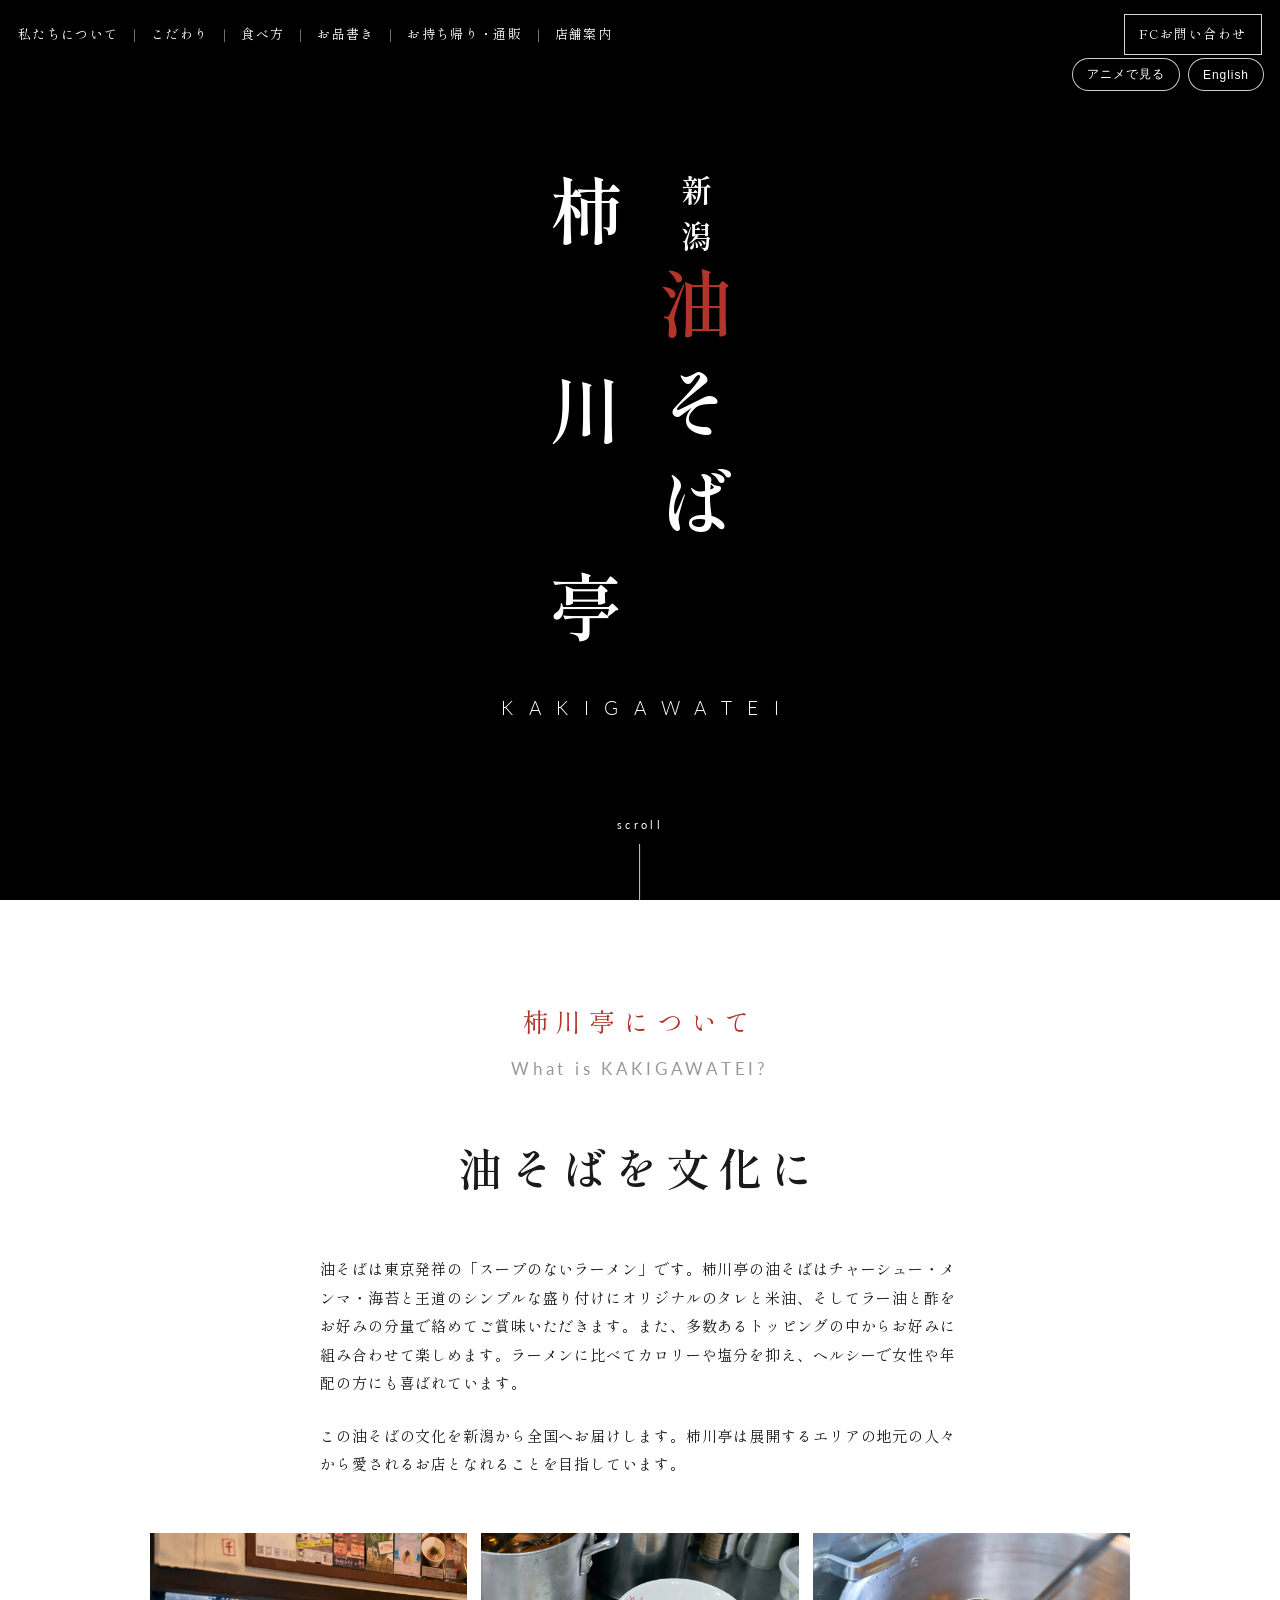
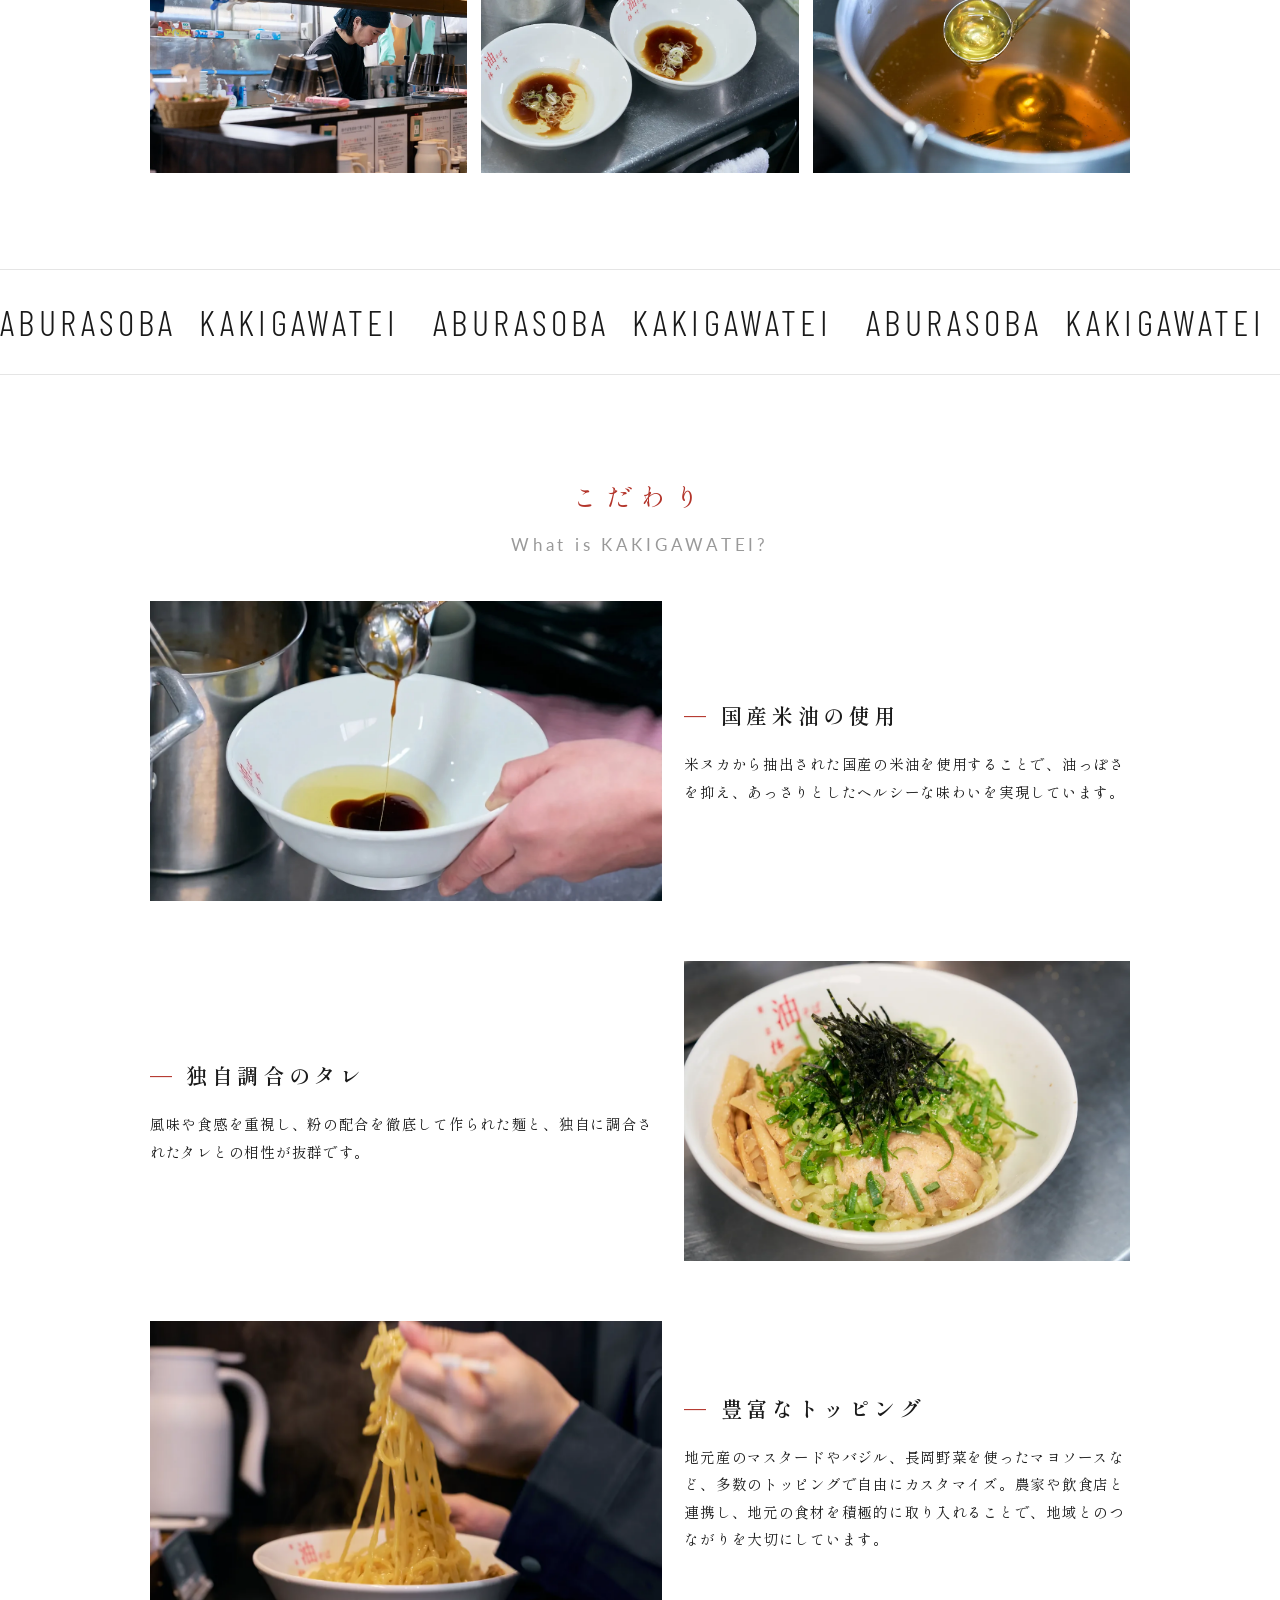
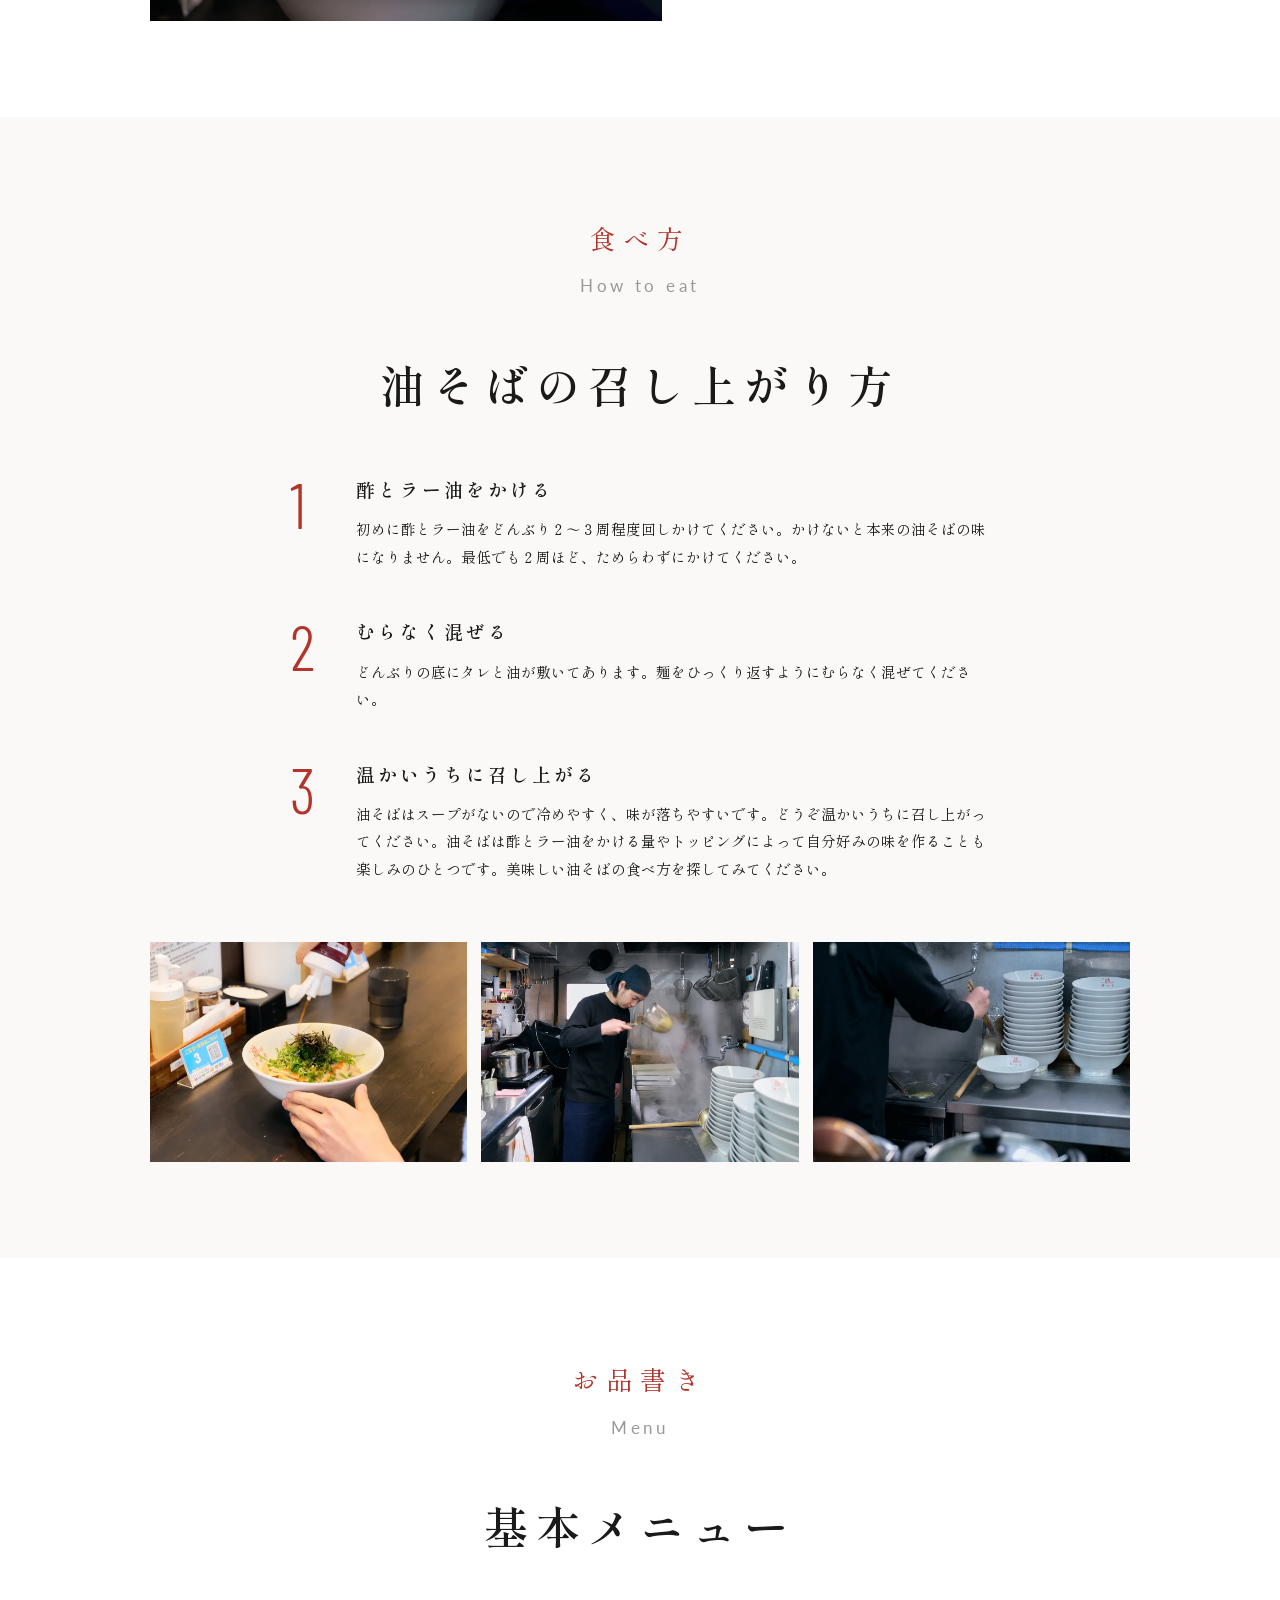
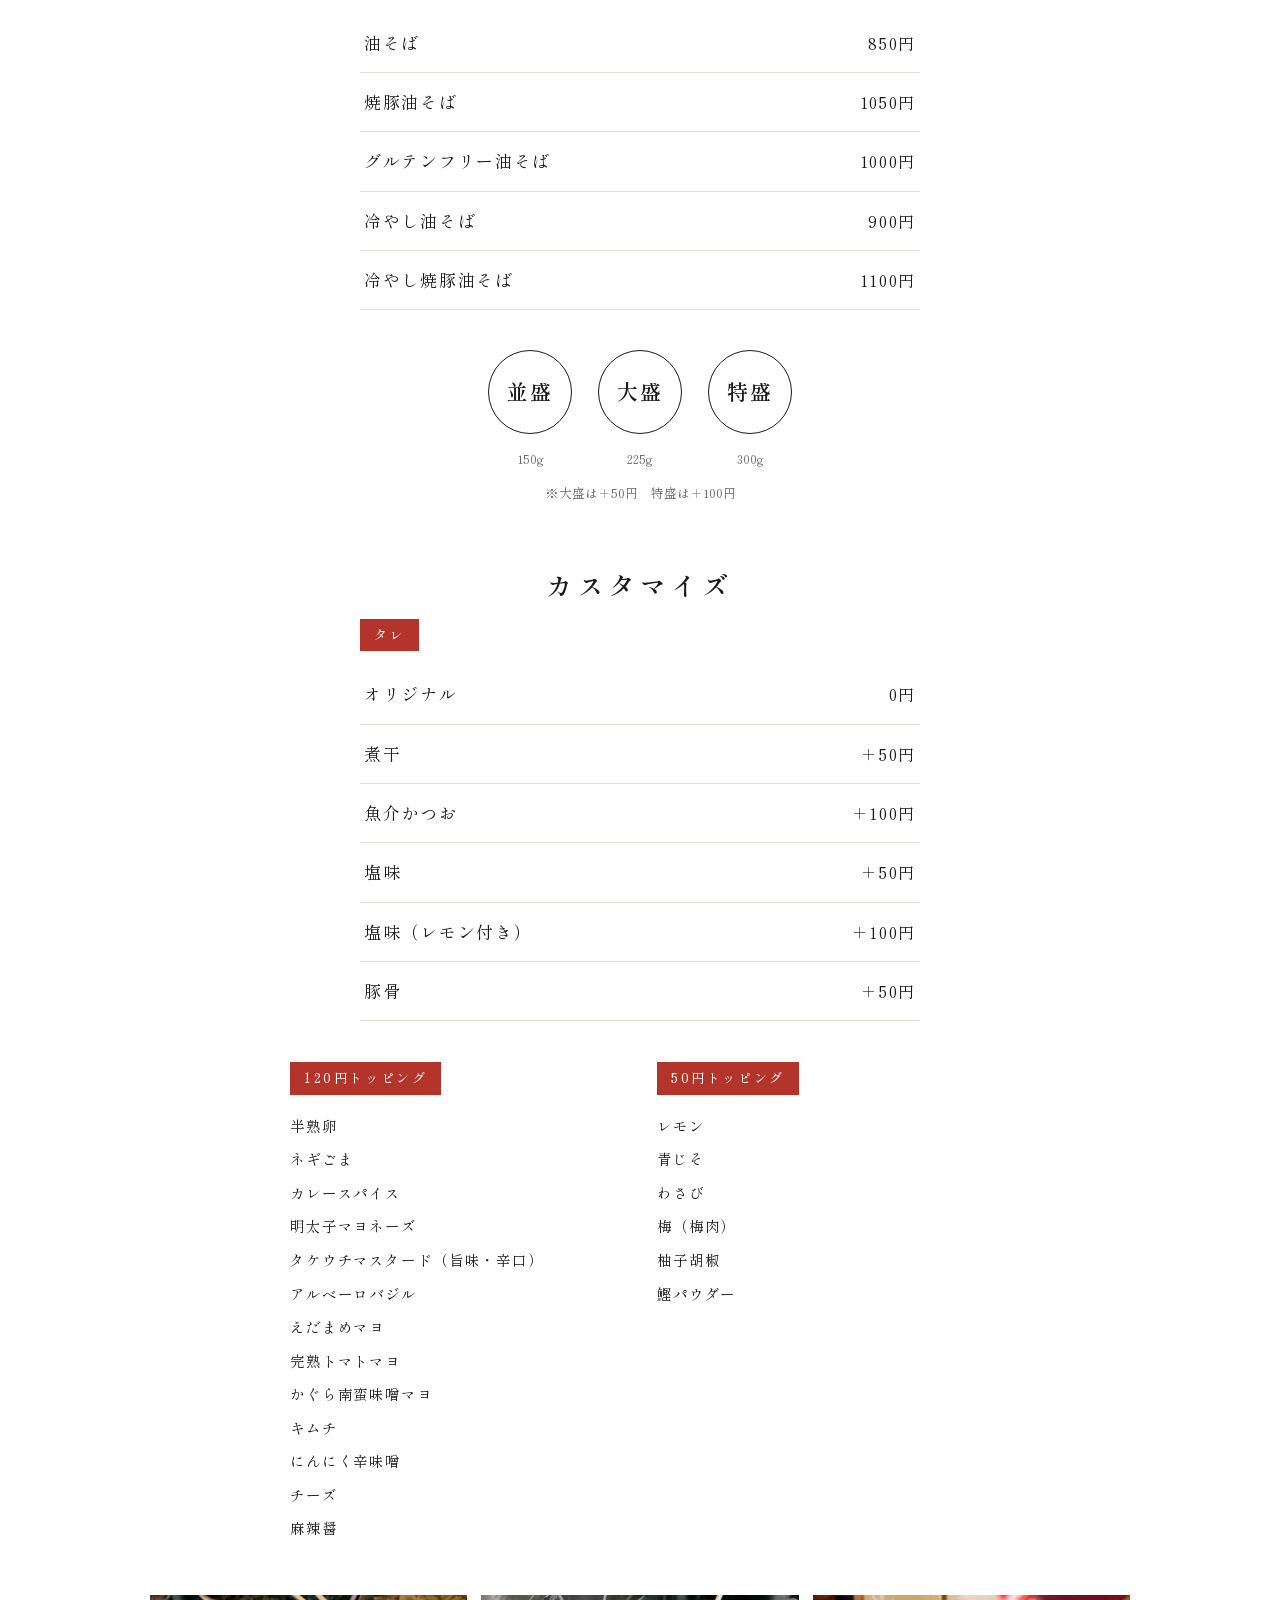
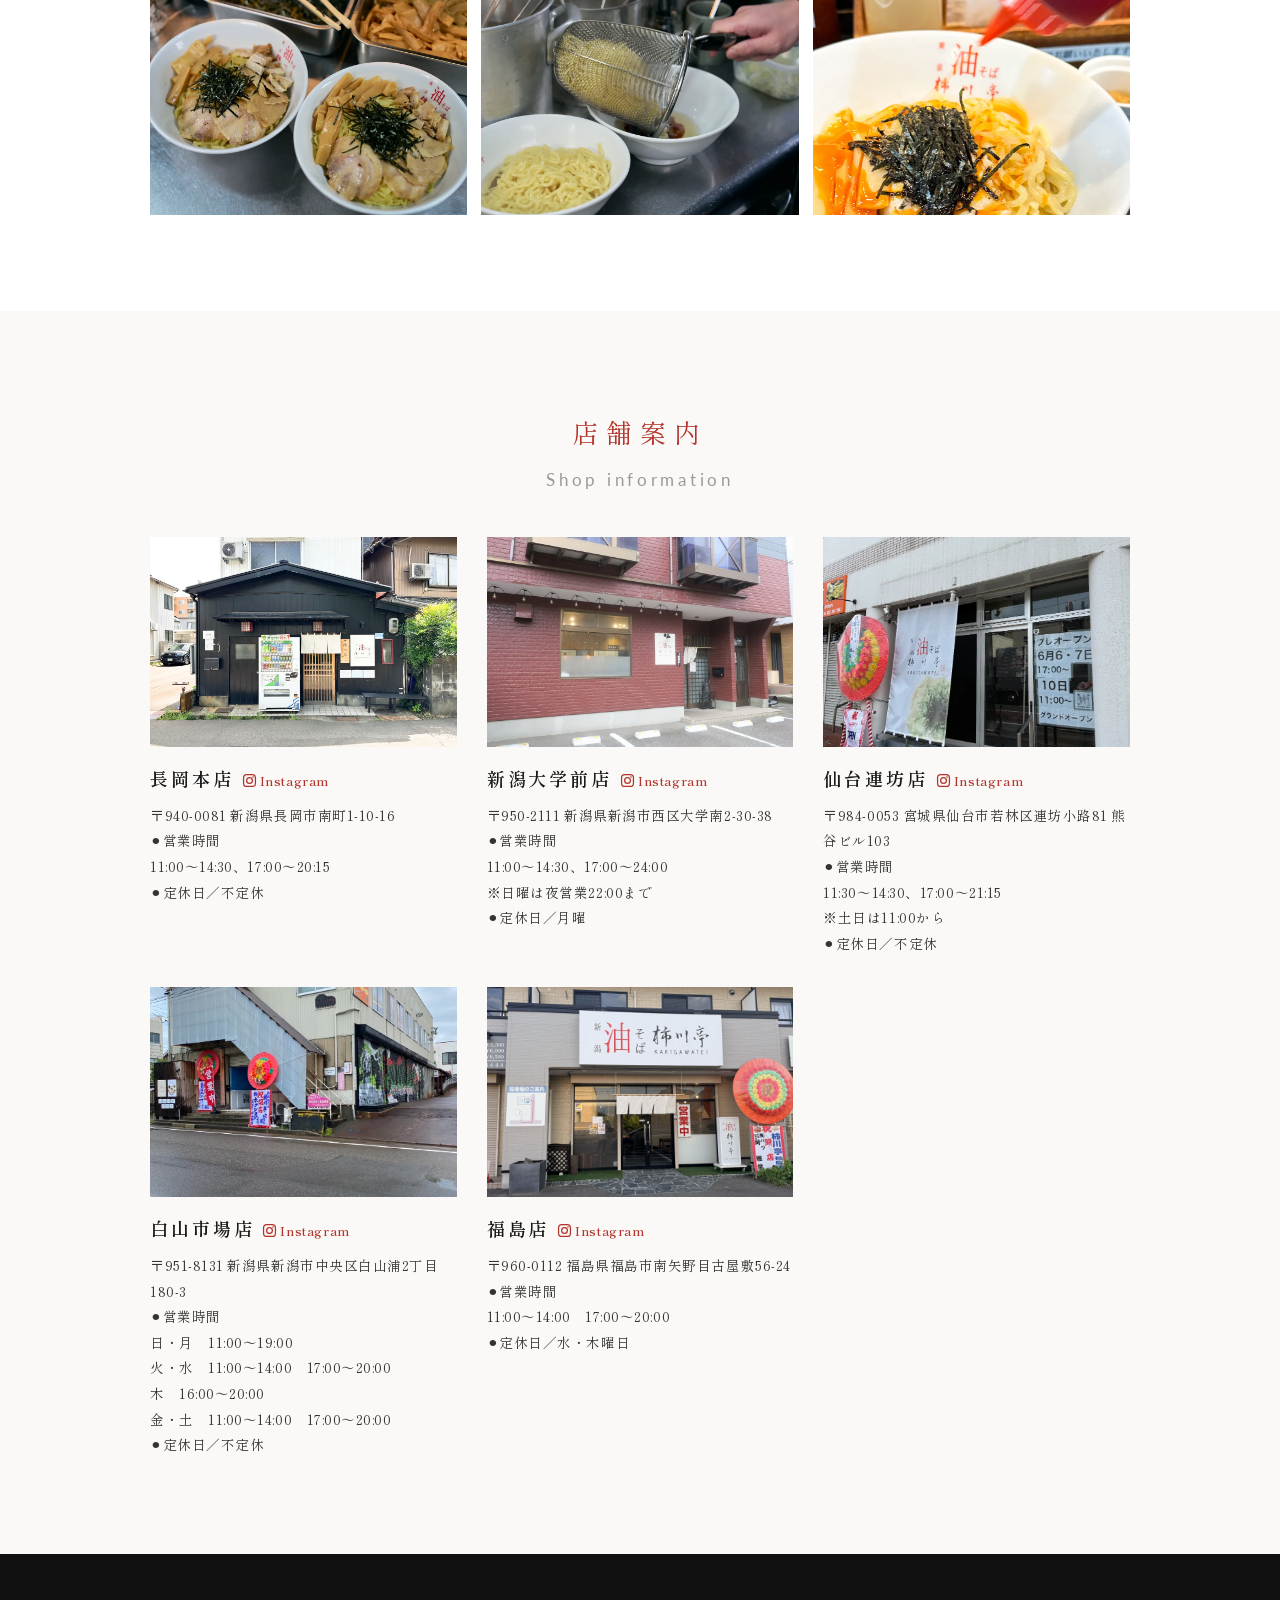
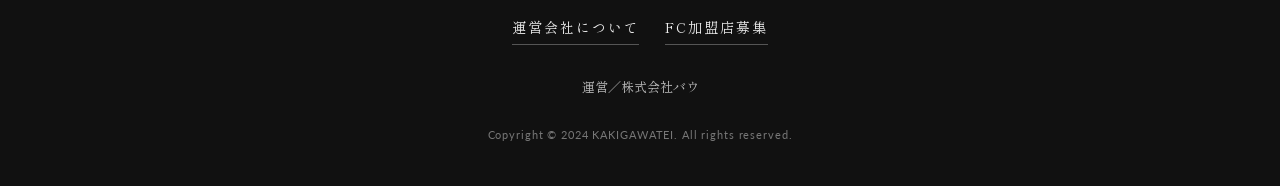
==== preview/index.html @ 1baf237d "preview: アニメ／英語の切替モード（本番のindex.htmlには触れていない） - 綴MV用に描いた柿川亭のアニメイラスト21枚＋外観2枚をwebp化して同梱 - アニメモードのヒーローは動" ====
<!DOCTYPE html>
<html lang="ja">
<head>
<meta charset="UTF-8">
<meta name="viewport" content="width=device-width, initial-scale=1.0">
<title>新潟油そば｜柿川亭グループ</title>
<meta name="description" content="油そばは東京発祥の「スープのないラーメン」。柿川亭の油そばは王道のシンプルな盛り付けにオリジナルのタレと米油、そしてラー油と酢を絡めてご賞味いただきます。この油そばの文化を新潟から全国へお届けします。柿川亭は展開するエリアの地元の人々から愛されるお店となれることを目指しています。FC展開の申し込みも受付中！">
<link rel="preconnect" href="https://fonts.googleapis.com">
<link rel="preconnect" href="https://fonts.gstatic.com" crossorigin>
<link href="https://fonts.googleapis.com/css2?family=Shippori+Mincho:wght@400;500;600;700&family=Lato:wght@300;400;700&family=Barlow+Condensed:wght@300;400&family=Zen+Maru+Gothic:wght@500;700;900&display=swap" rel="stylesheet">
<style>
  :root {
    --shu: #b3342a;
    --sumi: #1a1a1a;
    --hai: #666;
  }
  * { margin: 0; padding: 0; box-sizing: border-box; }
  html { scroll-behavior: smooth; }
  body {
    font-family: "Shippori Mincho", "Yu Mincho", "Hiragino Mincho ProN", serif;
    color: var(--sumi); background: #fff; line-height: 1.9;
  }
  img { max-width: 100%; display: block; }
  .en { font-family: "Lato", sans-serif; }
  .cond { font-family: "Barlow Condensed", sans-serif; }

  /* ===== header ===== */
  header {
    position: fixed; top: 0; left: 0; right: 0; width: 100%; z-index: 100;
    display: flex; align-items: center; justify-content: space-between;
    flex-wrap: wrap; gap: 6px;
    padding: 14px 18px;
    color: #fff; font-size: 13px;
    background: linear-gradient(rgba(0,0,0,.45), transparent);
  }
  header nav { display: flex; gap: 4px; flex-wrap: wrap; align-items: center; min-width: 0; flex: 1 1 200px; }
  header nav a { color: #fff; text-decoration: none; letter-spacing: .1em; white-space: nowrap; }
  header nav .sep { opacity: .55; margin: 0 6px; font-weight: 300; }
  header .fc {
    color: #fff; text-decoration: none; letter-spacing: .12em;
    border: 1px solid rgba(255,255,255,.85); padding: 7px 14px;
    white-space: nowrap; flex: 0 0 auto;
  }
  @media (max-width: 720px) {
    header { font-size: 10.5px; padding: 10px 10px; }
    header .fc { padding: 5px 8px; }
  }

  /* ===== hero ===== */
  .hero { position: relative; height: clamp(560px, 100svh, 920px); overflow: hidden; background: #000; }
  .hero .slide {
    position: absolute; inset: 0; background-size: cover; background-position: center;
    opacity: 0; animation: slidefade 25s infinite;
  }
  .hero .slide:nth-child(1) { animation-delay: 0s; }
  .hero .slide:nth-child(2) { animation-delay: 5s; }
  .hero .slide:nth-child(3) { animation-delay: 10s; }
  .hero .slide:nth-child(4) { animation-delay: 15s; }
  .hero .slide:nth-child(5) { animation-delay: 20s; }
  @keyframes slidefade {
    0% { opacity: 0; } 6% { opacity: 1; } 24% { opacity: 1; } 32% { opacity: 0; } 100% { opacity: 0; }
  }
  .hero::after { content: ""; position: absolute; inset: 0; background: rgba(0,0,0,.28); }
  .hero .logo {
    position: absolute; inset: 0; z-index: 2;
    display: flex; flex-direction: column; align-items: center; justify-content: center;
    color: #fff; text-shadow: 0 1px 14px rgba(0,0,0,.5);
  }
  .hero .logo .v {
    writing-mode: vertical-rl; font-weight: 600; white-space: nowrap;
    font-size: clamp(34px, min(9.6vw, 8.2vh), 84px); letter-spacing: .34em; line-height: 1.5;
  }
  .hero .logo .v .chisai { font-size: .42em; letter-spacing: .5em; }
  .hero .logo .v .abura { color: var(--shu); }
  .hero .logo .roma { margin-top: 20px; font-size: clamp(13px, 2.6vw, 19px); letter-spacing: .82em; text-indent: .82em; font-weight: 300; }
  .hero .scroll {
    position: absolute; z-index: 2; bottom: 0; left: 50%;
    color: #fff; font-size: 11px; letter-spacing: .3em;
    display: flex; flex-direction: column; align-items: center; gap: 8px;
    transform: translateX(-50%);
  }
  .hero .scroll::after { content: ""; width: 1px; height: 56px; background: rgba(255,255,255,.8); }

  /* ===== 共通ラベル ===== */
  section { padding: 96px 22px; }
  .label { text-align: center; margin-bottom: 40px; }
  .label .jp { color: var(--shu); font-size: 26px; letter-spacing: .3em; }
  .label .en2 { display: block; color: #999; font-size: 17px; letter-spacing: .22em; margin-top: 8px; font-family: "Lato", sans-serif; }
  .big {
    text-align: center; font-size: clamp(27px, 6.4vw, 44px);
    font-weight: 600; letter-spacing: .18em; margin-bottom: 46px;
  }
  .inner { max-width: 980px; margin: 0 auto; }

  /* ===== about ===== */
  .about-body { max-width: 640px; margin: 0 auto 54px; font-size: 15px; letter-spacing: .06em; }
  .about-body p + p { margin-top: 1.6em; }
  .about-photos { display: grid; grid-template-columns: repeat(auto-fit, minmax(220px, 1fr)); gap: 14px; max-width: 980px; margin: 0 auto; }
  .about-photos img { width: 100%; height: 240px; object-fit: cover; }

  /* ===== ticker ===== */
  .ticker { border-top: 1px solid #e5e5e5; border-bottom: 1px solid #e5e5e5; overflow: hidden; white-space: nowrap; padding: 18px 0; }
  .ticker span {
    display: inline-block; font-family: "Barlow Condensed", sans-serif;
    font-size: clamp(22px, 4.2vw, 36px); letter-spacing: .12em; color: var(--sumi);
    animation: tick 30s linear infinite; font-weight: 300;
  }
  @keyframes tick { from { transform: translateX(0); } to { transform: translateX(-50%); } }

  /* ===== kodawari ===== */
  .kd { display: grid; gap: 60px; max-width: 980px; margin: 0 auto; }
  .kd-item { display: grid; grid-template-columns: 1fr; gap: 22px; align-items: center; }
  @media (min-width: 760px) {
    .kd-item { grid-template-columns: 1.15fr 1fr; }
    .kd-item:nth-child(even) .kd-photo { order: 2; }
  }
  .kd-photo img { width: 100%; height: 300px; object-fit: cover; }
  .kd-text h3 { font-size: 21px; font-weight: 600; letter-spacing: .22em; margin-bottom: 14px; color: var(--sumi); }
  .kd-text h3::before { content: "— "; color: var(--shu); }
  .kd-text p { font-size: 14.5px; letter-spacing: .05em; }

  /* ===== tabekata ===== */
  .steps { display: grid; gap: 44px; max-width: 700px; margin: 0 auto 60px; }
  .step { display: flex; gap: 22px; align-items: flex-start; }
  .step .num { font-family: "Barlow Condensed", sans-serif; font-size: 64px; color: var(--shu); line-height: 1; font-weight: 300; min-width: 44px; }
  .step h3 { font-size: 18.5px; font-weight: 600; letter-spacing: .16em; margin-bottom: 8px; }
  .step p { font-size: 14.5px; }
  .tk-photos { display: grid; grid-template-columns: repeat(auto-fit, minmax(200px, 1fr)); gap: 14px; max-width: 980px; margin: 0 auto; }
  .tk-photos img { width: 100%; height: 220px; object-fit: cover; }

  /* ===== menu ===== */
  .menu-bg { background: #faf9f7; }
  .menu-list { max-width: 560px; margin: 0 auto 40px; }
  .menu-row { display: flex; justify-content: space-between; align-items: baseline; padding: 13px 4px; border-bottom: 1px solid #e2ded6; font-size: 17px; letter-spacing: .1em; }
  .menu-row .p { font-size: 16px; }
  .sizes { display: flex; gap: 26px; justify-content: center; margin: 36px 0 8px; }
  .size { text-align: center; }
  .size .maru {
    width: 84px; height: 84px; border: 1px solid var(--sumi); border-radius: 50%;
    display: flex; align-items: center; justify-content: center; flex-direction: column;
    font-size: 21px; font-weight: 600; letter-spacing: .1em; margin: 0 auto 8px;
  }
  .size .g { font-size: 12px; color: var(--hai); }
  .size-note { text-align: center; font-size: 12.5px; color: var(--hai); margin-bottom: 44px; }
  .tare h4, .tp h4 {
    display: inline-block; background: var(--shu); color: #fff;
    font-size: 13px; letter-spacing: .2em; font-weight: 500; padding: 4px 14px; margin-bottom: 14px;
  }
  .tare { max-width: 560px; margin: 0 auto 40px; }
  .tp-wrap { display: grid; grid-template-columns: repeat(auto-fit, minmax(240px, 1fr)); gap: 34px; max-width: 700px; margin: 0 auto 50px; }
  .tp ul { list-style: none; font-size: 14.5px; letter-spacing: .06em; }
  .tp li { padding: 3px 0; }
  .menu-photos { display: grid; grid-template-columns: repeat(auto-fit, minmax(200px, 1fr)); gap: 14px; max-width: 980px; margin: 0 auto; }
  .menu-photos img { width: 100%; height: 220px; object-fit: cover; }

  /* ===== shop ===== */
  .shops { display: grid; grid-template-columns: repeat(auto-fit, minmax(260px, 1fr)); gap: 30px; max-width: 980px; margin: 0 auto; }
  .shop-card img { width: 100%; height: 210px; object-fit: cover; margin-bottom: 14px; }
  .shop-card h3 { font-size: 18px; font-weight: 600; letter-spacing: .16em; margin-bottom: 8px; }
  .shop-card h3 a { color: var(--sumi); text-decoration: none; }
  .shop-card h3 .ig { font-size: 12px; color: var(--shu); margin-left: 8px; letter-spacing: .05em; white-space: nowrap; }
  .shop-card h3 .ig svg { width: 15px; height: 15px; vertical-align: -2.5px; margin-right: 3px; }
  .shop-card p { font-size: 13.5px; color: #333; letter-spacing: .04em; line-height: 1.9; }
  .shop-card .open { color: var(--shu); font-weight: 600; }

  /* ===== footer ===== */
  footer { background: #111; color: #eee; padding: 60px 22px 40px; text-align: center; }
  footer .flinks { display: flex; gap: 26px; justify-content: center; flex-wrap: wrap; margin-bottom: 30px; }
  footer .flinks a { color: #eee; text-decoration: none; font-size: 14px; letter-spacing: .14em; border-bottom: 1px solid #555; padding-bottom: 3px; }
  footer .un { font-size: 13px; color: #bbb; margin-bottom: 26px; }
  footer .cp { font-size: 11px; color: #777; letter-spacing: .08em; font-family: "Lato", sans-serif; }
</style>
<link rel="stylesheet" href="../assets/mode.css">
</head>
<body>

<header>
  <nav class="cond-nav">
    <a href="#about">私たちについて</a><span class="sep">｜</span>
    <a href="#kodawari">こだわり</a><span class="sep">｜</span>
    <a href="#tabekata">食べ方</a><span class="sep">｜</span>
    <a href="#menu">お品書き</a><span class="sep">｜</span>
    <a href="../shop.html">お持ち帰り・通販</a><span class="sep">｜</span>
    <a href="#shop">店舗案内</a>
  </nav>
  <a class="fc" href="../fc.html">FCお問い合わせ</a>
</header>

<div class="hero">
  <div class="slide" style="background-image:url('../assets/s-2400x1601_v-frms_webp_0baad882-9eae-4a06-b4d8-a6057e43362a.webp')"></div>
  <div class="slide" style="background-image:url('../assets/s-2400x1601_v-frms_webp_5b145f1c-3665-4850-8364-5ec2a7b749ff.webp')"></div>
  <div class="slide" style="background-image:url('../assets/s-2400x1601_v-frms_webp_f18cfd95-57c5-4f96-8f11-a9c2c007b874.webp')"></div>
  <div class="slide" style="background-image:url('../assets/s-2400x1601_v-frms_webp_f67d4a2a-49f4-480c-9101-075db5a5b9a3.webp')"></div>
  <div class="slide" style="background-image:url('../assets/s-2400x1601_v-frms_webp_f483af4a-6b31-4eff-a465-026971982562.webp')"></div>
  <div class="logo">
    <div class="v"><span class="chisai">新潟</span><span class="abura">油</span>そば<br>柿　川　亭</div>
    <div class="roma en">KAKIGAWATEI</div>
  </div>
  <div class="scroll en">scroll</div>
</div>

<section id="about">
  <div class="label"><span class="jp">柿川亭について</span><span class="en2">What is KAKIGAWATEI?</span></div>
  <h2 class="big">油そばを文化に</h2>
  <div class="about-body">
    <p>油そばは東京発祥の「スープのないラーメン」です。柿川亭の油そばはチャーシュー・メンマ・海苔と王道のシンプルな盛り付けにオリジナルのタレと米油、そしてラー油と酢をお好みの分量で絡めてご賞味いただきます。また、多数あるトッピングの中からお好みに組み合わせて楽しめます。ラーメンに比べてカロリーや塩分を抑え、ヘルシーで女性や年配の方にも喜ばれています。</p>
    <p>この油そばの文化を新潟から全国へお届けします。柿川亭は展開するエリアの地元の人々から愛されるお店となれることを目指しています。</p>
  </div>
  <div class="about-photos">
    <img src="../assets/s-2400x1601_v-frms_webp_7df5c69b-74ec-4191-9546-46c50089843d_middle.webp" alt="店内のようす">
    <img src="../assets/s-2400x1601_v-frms_webp_8817bc62-6c14-4146-af7d-d1e45c3cfa68_middle.webp" alt="仕込みのようす">
    <img src="../assets/s-2400x1601_v-frms_webp_490c41a1-f0b1-4d69-ab1b-51b68235bcba_middle.webp" alt="タレの器">
  </div>
</section>

<div class="ticker"><span>ABURASOBA&nbsp;&nbsp;KAKIGAWATEI&nbsp;&nbsp;&nbsp;ABURASOBA&nbsp;&nbsp;KAKIGAWATEI&nbsp;&nbsp;&nbsp;ABURASOBA&nbsp;&nbsp;KAKIGAWATEI&nbsp;&nbsp;&nbsp;ABURASOBA&nbsp;&nbsp;KAKIGAWATEI&nbsp;&nbsp;&nbsp;</span></div>

<section id="kodawari">
  <div class="label"><span class="jp">こだわり</span><span class="en2">What is KAKIGAWATEI?</span></div>
  <div class="kd">
    <div class="kd-item">
      <div class="kd-photo"><img src="../assets/kodawari-komeabura.webp" alt="国産米油"></div>
      <div class="kd-text">
        <h3>国産米油の使用</h3>
        <p>米ヌカから抽出された国産の米油を使用することで、油っぽさを抑え、あっさりとしたヘルシーな味わいを実現しています。</p>
      </div>
    </div>
    <div class="kd-item">
      <div class="kd-photo"><img src="../assets/s-2400x1601_v-frms_webp_5b145f1c-3665-4850-8364-5ec2a7b749ff_middle.webp" alt="独自調合のタレ"></div>
      <div class="kd-text">
        <h3>独自調合のタレ</h3>
        <p>風味や食感を重視し、粉の配合を徹底して作られた麺と、独自に調合されたタレとの相性が抜群です。</p>
      </div>
    </div>
    <div class="kd-item">
      <div class="kd-photo"><img src="../assets/s-2400x1601_v-frms_webp_bf62875e-ea1b-48c4-af7d-51327308245a_middle.webp" alt="豊富なトッピング"></div>
      <div class="kd-text">
        <h3>豊富なトッピング</h3>
        <p>地元産のマスタードやバジル、長岡野菜を使ったマヨソースなど、多数のトッピングで自由にカスタマイズ。農家や飲食店と連携し、地元の食材を積極的に取り入れることで、地域とのつながりを大切にしています。</p>
      </div>
    </div>
  </div>
</section>

<section id="tabekata" style="background:#faf9f7">
  <div class="label"><span class="jp">食べ方</span><span class="en2">How to eat</span></div>
  <h2 class="big">油そばの召し上がり方</h2>
  <div class="steps">
    <div class="step">
      <div class="num">1</div>
      <div>
        <h3>酢とラー油をかける</h3>
        <p>初めに酢とラー油をどんぶり２〜３周程度回しかけてください。かけないと本来の油そばの味になりません。最低でも２周ほど、ためらわずにかけてください。</p>
      </div>
    </div>
    <div class="step">
      <div class="num">2</div>
      <div>
        <h3>むらなく混ぜる</h3>
        <p>どんぶりの底にタレと油が敷いてあります。麺をひっくり返すようにむらなく混ぜてください。</p>
      </div>
    </div>
    <div class="step">
      <div class="num">3</div>
      <div>
        <h3>温かいうちに召し上がる</h3>
        <p>油そばはスープがないので冷めやすく、味が落ちやすいです。どうぞ温かいうちに召し上がってください。油そばは酢とラー油をかける量やトッピングによって自分好みの味を作ることも楽しみのひとつです。美味しい油そばの食べ方を探してみてください。</p>
      </div>
    </div>
  </div>
  <div class="tk-photos">
    <img src="../assets/s-2400x1601_v-frms_webp_71ac1973-0d76-4467-84bd-2d392a3df30a_middle.webp" alt="食べ方1">
    <img src="../assets/s-2400x1601_v-frms_webp_fcfb6867-cef2-4c68-a608-bc56808cc090_middle.webp" alt="食べ方2">
    <img src="../assets/s-2400x1601_v-frms_webp_10c63cbe-a76b-4a90-92e0-cf79517a3c8e_middle.webp" alt="食べ方3">
  </div>
</section>

<section id="menu" class="menu-bg" style="background:#fff">
  <div class="label"><span class="jp">お品書き</span><span class="en2">Menu</span></div>
  <h2 class="big">基本メニュー</h2>
  <div class="menu-list">
    <div class="menu-row"><span>油そば</span><span class="p">850円</span></div>
    <div class="menu-row"><span>焼豚油そば</span><span class="p">1050円</span></div>
    <div class="menu-row"><span>グルテンフリー油そば</span><span class="p">1000円</span></div>
    <div class="menu-row"><span>冷やし油そば</span><span class="p">900円</span></div>
    <div class="menu-row"><span>冷やし焼豚油そば</span><span class="p">1100円</span></div>
  </div>
  <div class="sizes">
    <div class="size"><div class="maru">並盛</div><span class="g">150g</span></div>
    <div class="size"><div class="maru">大盛</div><span class="g">225g</span></div>
    <div class="size"><div class="maru">特盛</div><span class="g">300g</span></div>
  </div>
  <p class="size-note">※大盛は＋50円　特盛は＋100円</p>
  <h3 style="text-align:center;font-size:26px;letter-spacing:.2em;margin:56px 0 8px;font-weight:600">カスタマイズ</h3>
  <div class="tare">
    <h4>タレ</h4>
    <div class="menu-row"><span>オリジナル</span><span class="p">0円</span></div>
    <div class="menu-row"><span>煮干</span><span class="p">＋50円</span></div>
    <div class="menu-row"><span>魚介かつお</span><span class="p">＋100円</span></div>
    <div class="menu-row"><span>塩味</span><span class="p">＋50円</span></div>
    <div class="menu-row"><span>塩味（レモン付き）</span><span class="p">＋100円</span></div>
    <div class="menu-row"><span>豚骨</span><span class="p">＋50円</span></div>
  </div>
  <div class="tp-wrap">
    <div class="tp">
      <h4>120円トッピング</h4>
      <ul>
        <li>半熟卵</li><li>ネギごま</li><li>カレースパイス</li><li>明太子マヨネーズ</li>
        <li>タケウチマスタード（旨味・辛口）</li><li>アルベーロバジル</li><li>えだまめマヨ</li>
        <li>完熟トマトマヨ</li><li>かぐら南蛮味噌マヨ</li><li>キムチ</li><li>にんにく辛味噌</li>
        <li>チーズ</li><li>麻辣醤</li>
      </ul>
    </div>
    <div class="tp">
      <h4>50円トッピング</h4>
      <ul>
        <li>レモン</li><li>青じそ</li><li>わさび</li><li>梅（梅肉）</li><li>柚子胡椒</li><li>鰹パウダー</li>
      </ul>
    </div>
  </div>
  <div class="menu-photos">
    <img src="../assets/menu-aburasoba.webp" alt="油そば">
    <img src="../assets/s-2400x1601_v-frms_webp_c7fc94dd-6321-4689-a970-6301c13cf560_middle.webp" alt="調理のようす">
    <img src="../assets/s-2400x1501_v-frms_webp_f42036ed-b778-4042-bbd1-b6780b6b722f_middle.webp" alt="ラー油をかける">
  </div>
</section>

<section id="shop" style="background:#faf9f7">
  <div class="label"><span class="jp">店舗案内</span><span class="en2">Shop information</span></div>
  <div class="shops">
    <div class="shop-card">
      <img src="../assets/s-2400x1801_v-frms_webp_27291dc1-9cae-443f-a1bb-c097e0380a34_middle.webp" alt="長岡本店">
      <h3><a href="https://www.instagram.com/kakigawatei/">長岡本店<span class="ig"><svg viewBox="0 0 24 24" fill="none" stroke="currentColor" stroke-width="2"><rect x="2.5" y="2.5" width="19" height="19" rx="5.2"/><circle cx="12" cy="12" r="4.6"/><circle cx="17.6" cy="6.4" r="1.3" fill="currentColor" stroke="none"/></svg>Instagram</span></a></h3>
      <p>〒940-0081 新潟県長岡市南町1-10-16<br>
      ⚫︎営業時間<br>11:00〜14:30、17:00〜20:15<br>⚫︎定休日／不定休</p>
    </div>
    <div class="shop-card">
      <img src="../assets/s-1024x768_v-fs_webp_284312ee-35c1-4979-b2da-364fe519c2ea.webp" alt="新潟大学前店">
      <h3><a href="https://www.instagram.com/kakigawateisindaimae/">新潟大学前店<span class="ig"><svg viewBox="0 0 24 24" fill="none" stroke="currentColor" stroke-width="2"><rect x="2.5" y="2.5" width="19" height="19" rx="5.2"/><circle cx="12" cy="12" r="4.6"/><circle cx="17.6" cy="6.4" r="1.3" fill="currentColor" stroke="none"/></svg>Instagram</span></a></h3>
      <p>〒950-2111 新潟県新潟市西区大学南2-30-38<br>
      ⚫︎営業時間<br>11:00〜14:30、17:00〜24:00<br>※日曜は夜営業22:00まで<br>⚫︎定休日／月曜</p>
    </div>
    <div class="shop-card">
      <img src="../assets/s-4284x5712_v-frms_webp_f7a834cf-44d1-43e3-8b5f-614df53a375e_middle.webp" alt="仙台連坊店">
      <h3><a href="https://www.instagram.com/kakigawatei_sendai">仙台連坊店<span class="ig"><svg viewBox="0 0 24 24" fill="none" stroke="currentColor" stroke-width="2"><rect x="2.5" y="2.5" width="19" height="19" rx="5.2"/><circle cx="12" cy="12" r="4.6"/><circle cx="17.6" cy="6.4" r="1.3" fill="currentColor" stroke="none"/></svg>Instagram</span></a></h3>
      <p>〒984-0053 宮城県仙台市若林区連坊小路81 熊谷ビル103<br>
      ⚫︎営業時間<br>11:30〜14:30、17:00〜21:15<br>※土日は11:00から<br>⚫︎定休日／不定休</p>
    </div>
    <div class="shop-card">
      <img src="../assets/s-1108x1477_v-fms_webp_06f59b2a-444e-4d89-ba84-b69775ebe040_middle.webp" alt="白山市場店">
      <h3><a href="https://www.instagram.com/kakigawatei_hakusan">白山市場店<span class="ig"><svg viewBox="0 0 24 24" fill="none" stroke="currentColor" stroke-width="2"><rect x="2.5" y="2.5" width="19" height="19" rx="5.2"/><circle cx="12" cy="12" r="4.6"/><circle cx="17.6" cy="6.4" r="1.3" fill="currentColor" stroke="none"/></svg>Instagram</span></a></h3>
      <p>〒951-8131 新潟県新潟市中央区白山浦2丁目180-3<br>
      ⚫︎営業時間<br>日・月　11:00〜19:00<br>火・水　11:00〜14:00　17:00〜20:00<br>木　16:00〜20:00<br>金・土　11:00〜14:00　17:00〜20:00<br>⚫︎定休日／不定休</p>
    </div>
    <div class="shop-card">
      <img src="../assets/fukushima-shop-web.jpg" alt="福島店">
      <h3><a href="https://www.instagram.com/kakigawatei_fukushima">福島店<span class="ig"><svg viewBox="0 0 24 24" fill="none" stroke="currentColor" stroke-width="2"><rect x="2.5" y="2.5" width="19" height="19" rx="5.2"/><circle cx="12" cy="12" r="4.6"/><circle cx="17.6" cy="6.4" r="1.3" fill="currentColor" stroke="none"/></svg>Instagram</span></a></h3>
      <p>〒960-0112 福島県福島市南矢野目古屋敷56-24<br>
      ⚫︎営業時間<br>11:00〜14:00　17:00〜20:00<br>⚫︎定休日／水・木曜日</p>
    </div>
  </div>
</section>

<footer>
  <div class="flinks">
    <a href="../company.html">運営会社について</a>
    <a href="../fc.html">FC加盟店募集</a>
  </div>
  <p class="un">運営／株式会社バウ</p>
  <p class="cp">Copyright © 2024 KAKIGAWATEI. All rights reserved.</p>
</footer>

<script src="../assets/mode.js"></script>
</body>
</html>
---- assets/mode.css ----
/* ===== 切替モード（絵柄・言語）=====
   masa依頼 2026-08-22「タブを1個つけると全部アニメ調になる／外国人向けになる」
   レイアウト・並び順・構造は一切いじらない。中身（写真・書体・色・文章）だけ差し替える。 */

/* --- 切替ボタン（右上・ヘッダーの下） --- */
.modebar {
  position: fixed;
  top: 58px;
  right: 16px;
  z-index: 120;
  display: flex;
  gap: 8px;
  font-family: "Lato", sans-serif;
}
@media (max-width: 720px) {
  .modebar { top: 52px; right: 10px; gap: 6px; }
}
.modebar button {
  appearance: none;
  border: 1px solid rgba(255, 255, 255, .8);
  background: rgba(0, 0, 0, .38);
  color: #fff;
  border-radius: 999px;
  padding: 7px 14px;
  font-size: 12px;
  letter-spacing: .08em;
  cursor: pointer;
  backdrop-filter: blur(6px);
  transition: background .25s, color .25s, border-color .25s;
  white-space: nowrap;
}
@media (max-width: 720px) {
  .modebar button { padding: 6px 11px; font-size: 11px; }
}
.modebar button:hover { background: rgba(0, 0, 0, .58); }
.modebar button[aria-pressed="true"] {
  background: #fff;
  color: #b3342a;
  border-color: #fff;
  font-weight: 700;
}
/* ヒーローを過ぎたら地の色に馴染ませる */
.modebar.solid button {
  border-color: rgba(26, 26, 26, .3);
  background: rgba(255, 255, 255, .9);
  color: #1a1a1a;
}
.modebar.solid button[aria-pressed="true"] { background: #b3342a; color: #fff; border-color: #b3342a; }

/* --- 切り替わる瞬間をなめらかに（絵が"描き変わる"ように見せる） --- */
.hero .slide, section img { transition: opacity .45s ease; }
html.swapping .hero .slide, html.swapping section img { opacity: 0; }

/* --- アニメモード --- */
html[data-art="anime"] body {
  font-family: "Zen Maru Gothic", "Hiragino Maru Gothic ProN", "Yu Gothic", sans-serif;
}
html[data-art="anime"] {
  --shu: #d8452f;
}
html[data-art="anime"] .hero::after { background: rgba(0, 0, 0, .18); }
/* 明朝の縦組みロゴだけは書体を残す（店の顔なので） */
html[data-art="anime"] .hero .logo .v {
  font-family: "Shippori Mincho", "Yu Mincho", serif;
}
html[data-art="anime"] section img { border-radius: 10px; }

/* アニメモードのヒーロー動画（実写モードでは出さない） */
.hero-anime {
  position: absolute;
  inset: 0;
  width: 100%;
  height: 100%;
  object-fit: cover;
  opacity: 0;
  transition: opacity .6s ease;
  pointer-events: none;
  z-index: 1;
}
html[data-art="anime"] .hero-anime { opacity: 1; }
html[data-art="anime"] .hero .slide { animation: none; opacity: 0; }

/* --- 英語モード --- */
html[data-lang="en"] body {
  font-family: "Lato", "Helvetica Neue", Arial, sans-serif;
  line-height: 1.75;
}
html[data-lang="en"] .hero .logo .v {
  font-family: "Shippori Mincho", "Yu Mincho", serif;
}
/* 英語だと文字数が伸びるので、詰まりやすい所だけ余白を足す */
html[data-lang="en"] .label .en2 { display: none; }
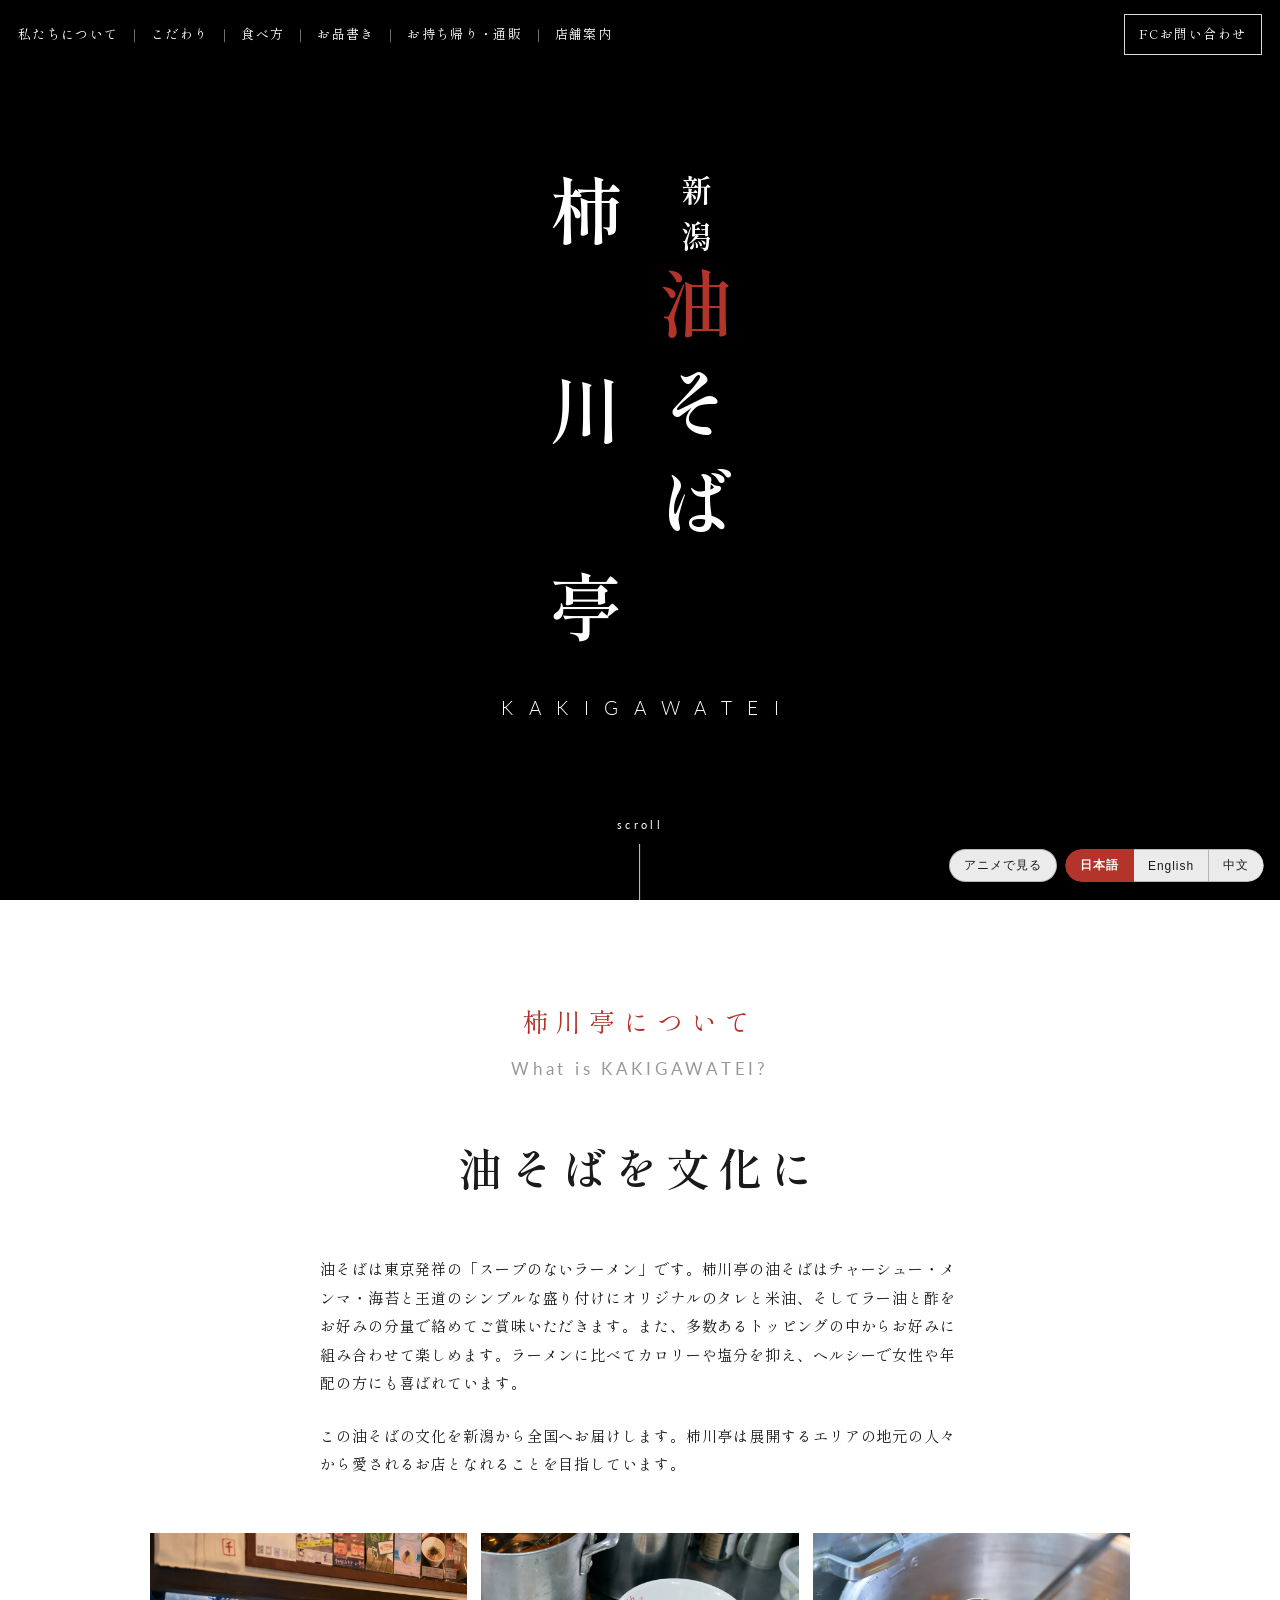
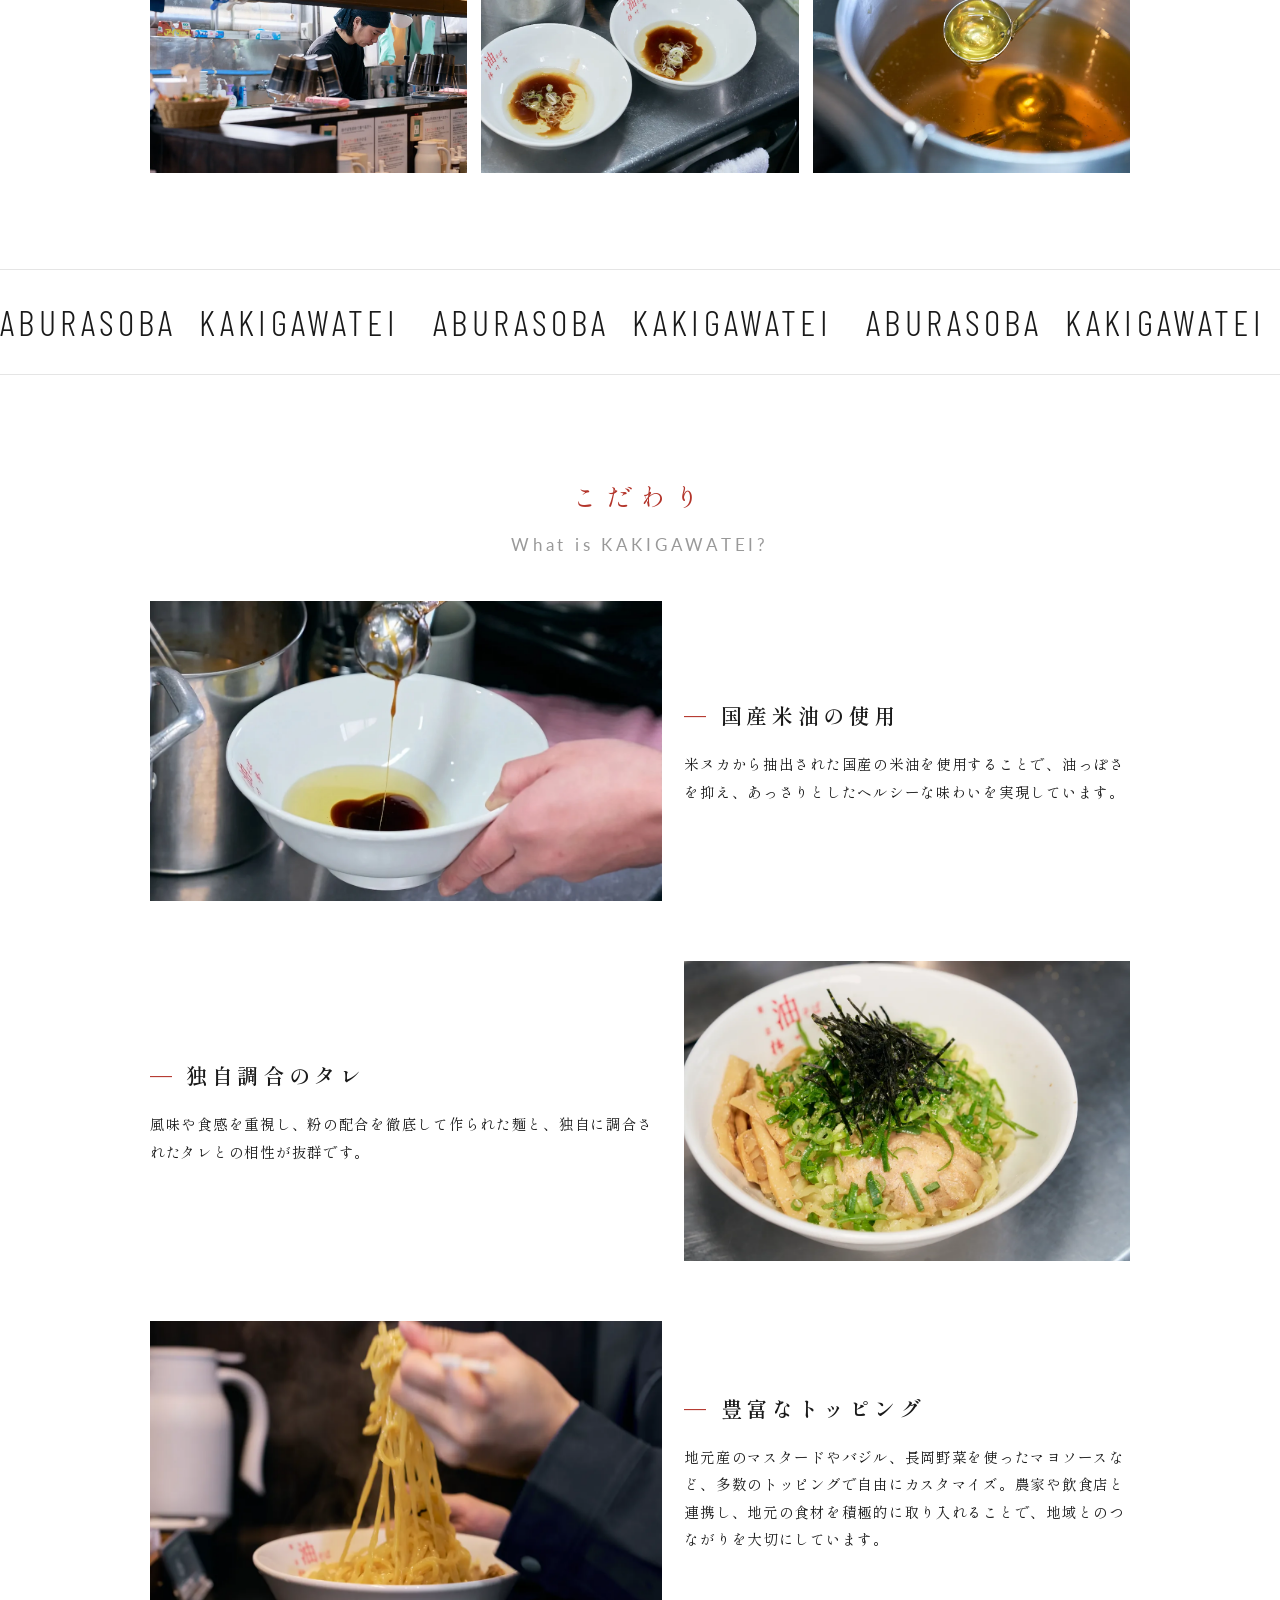
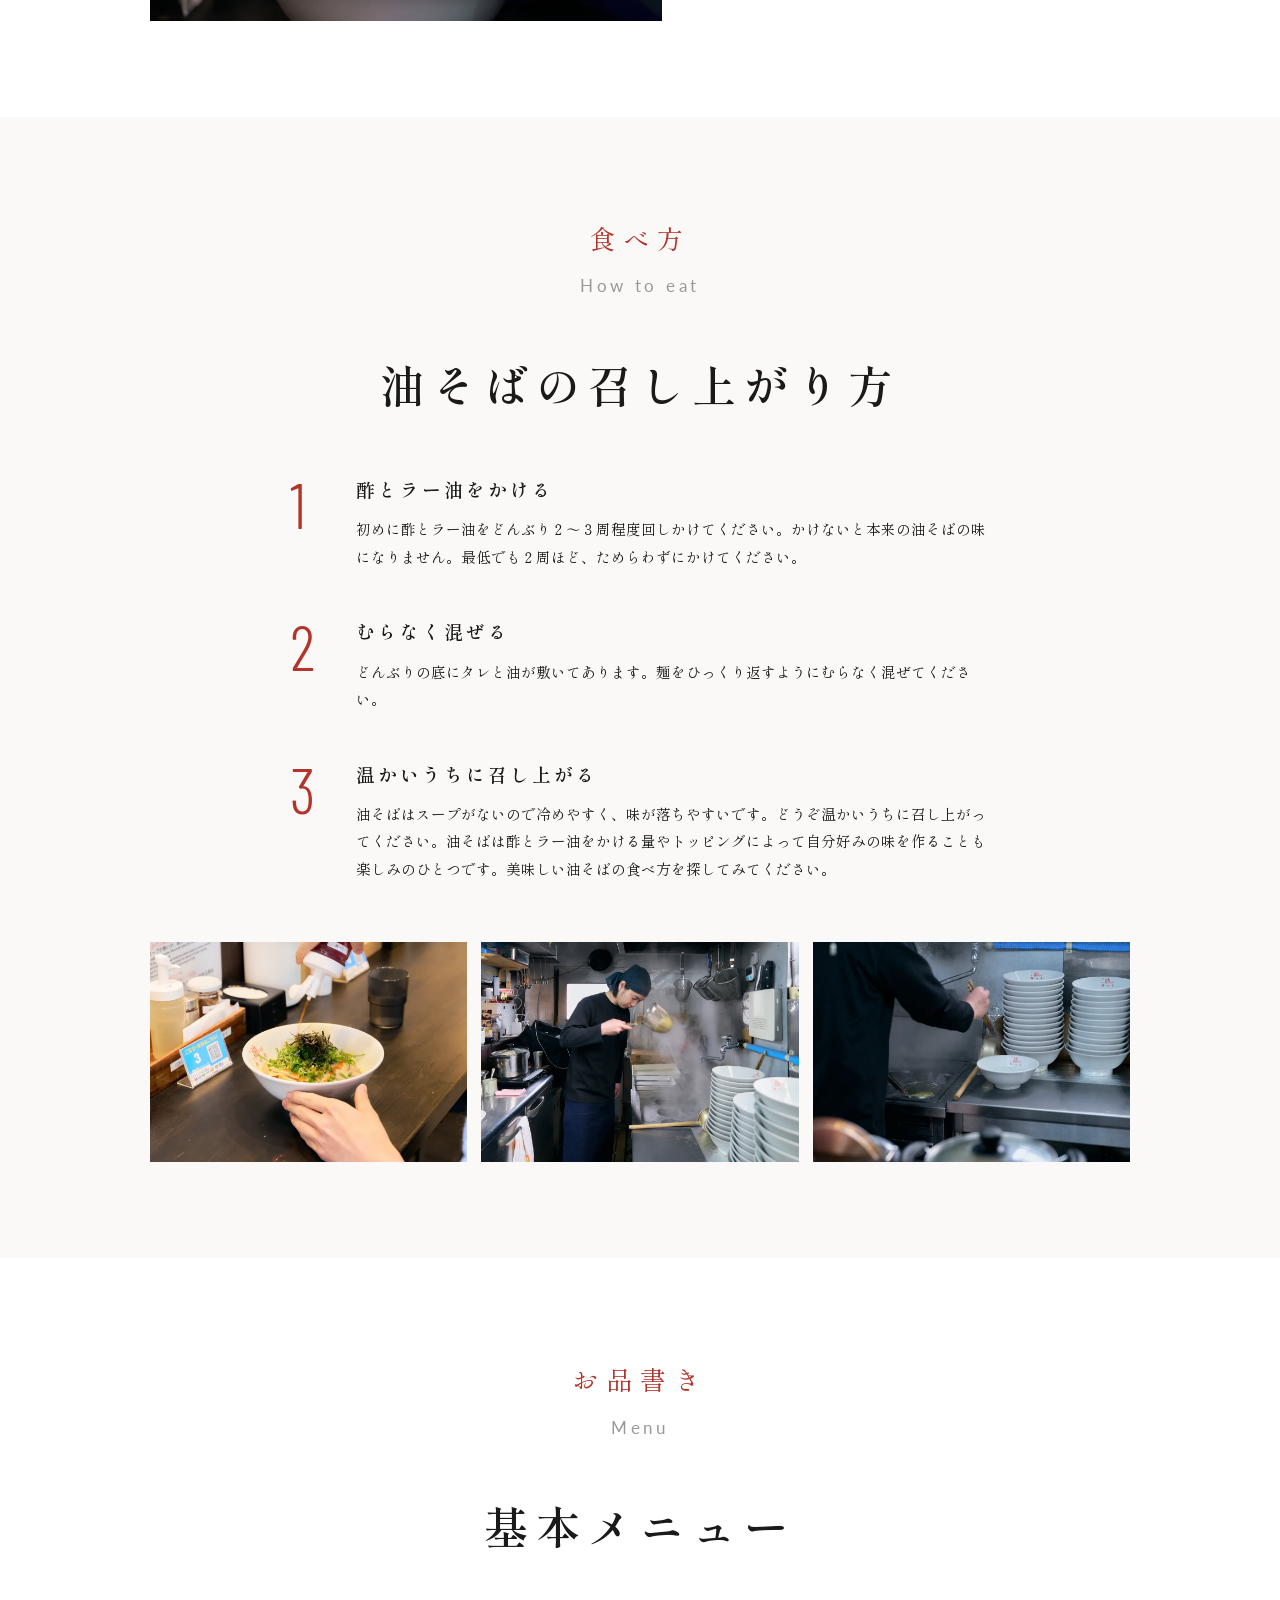
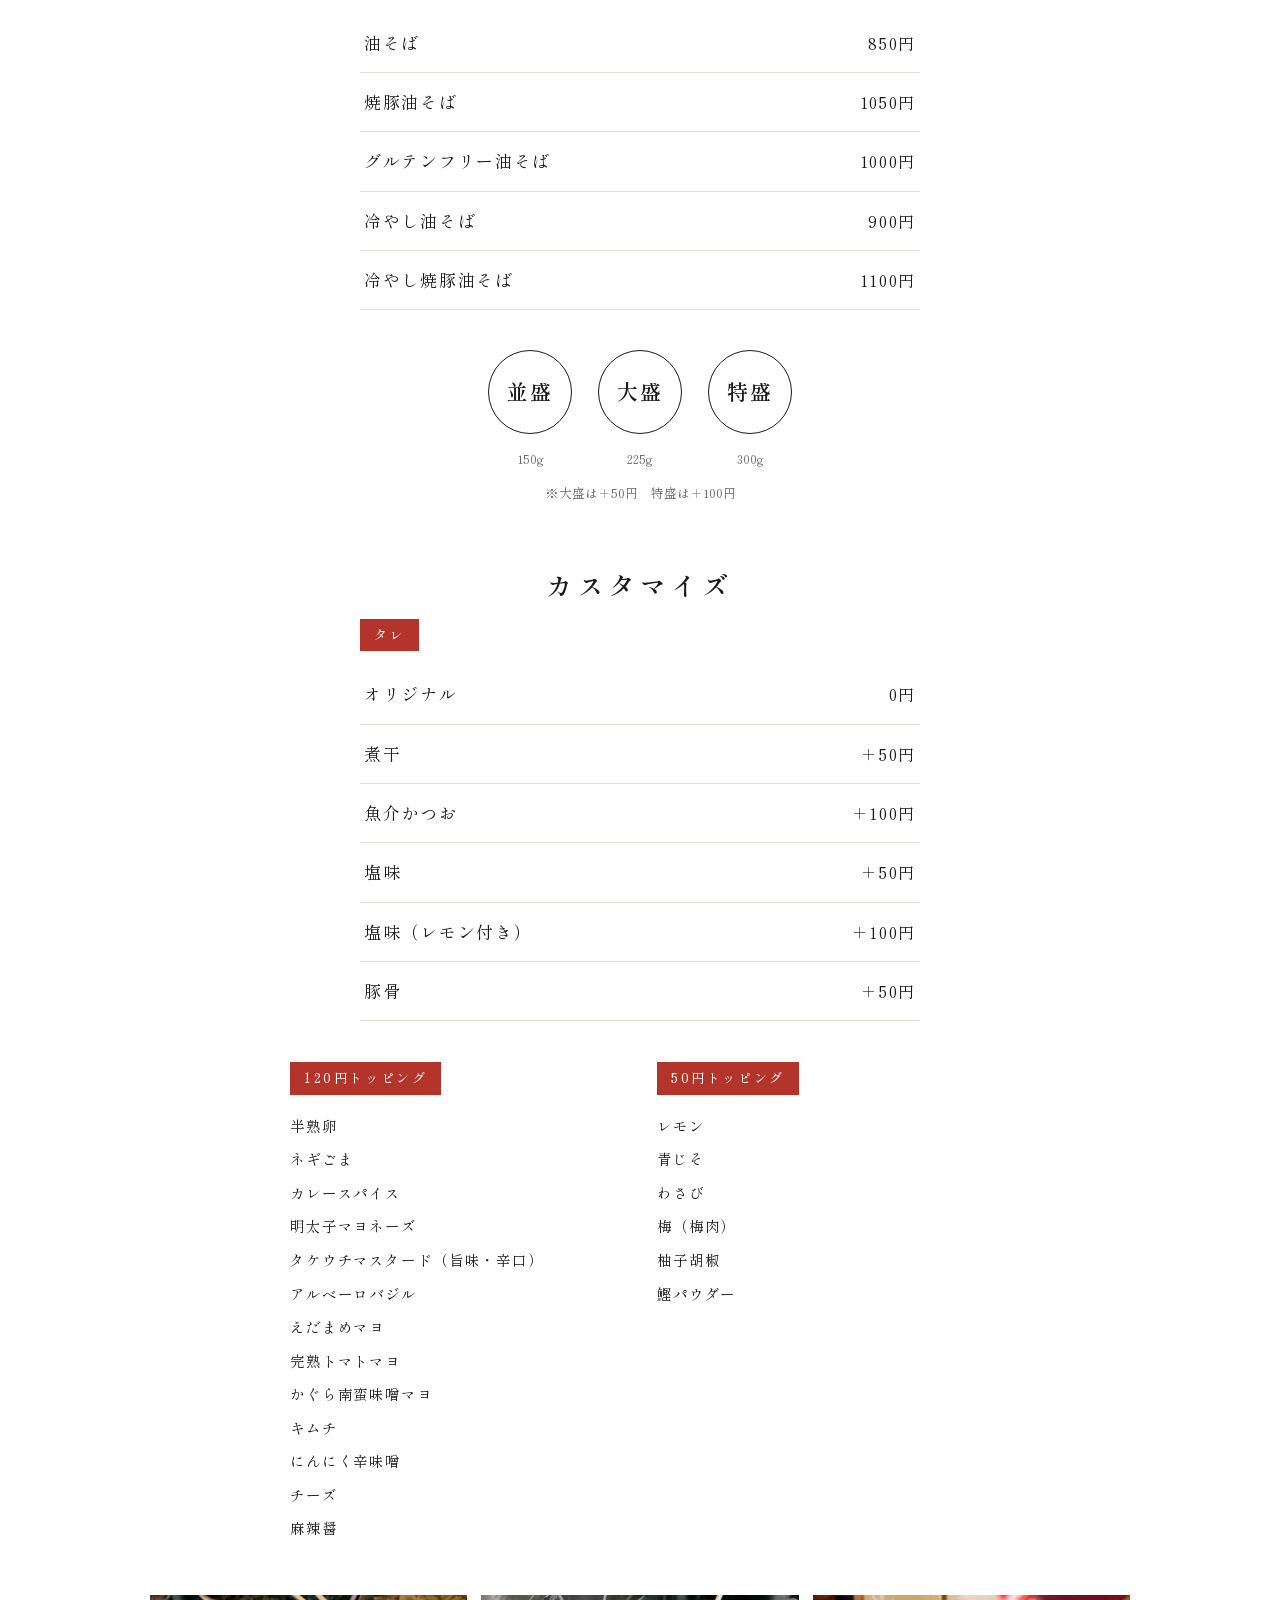
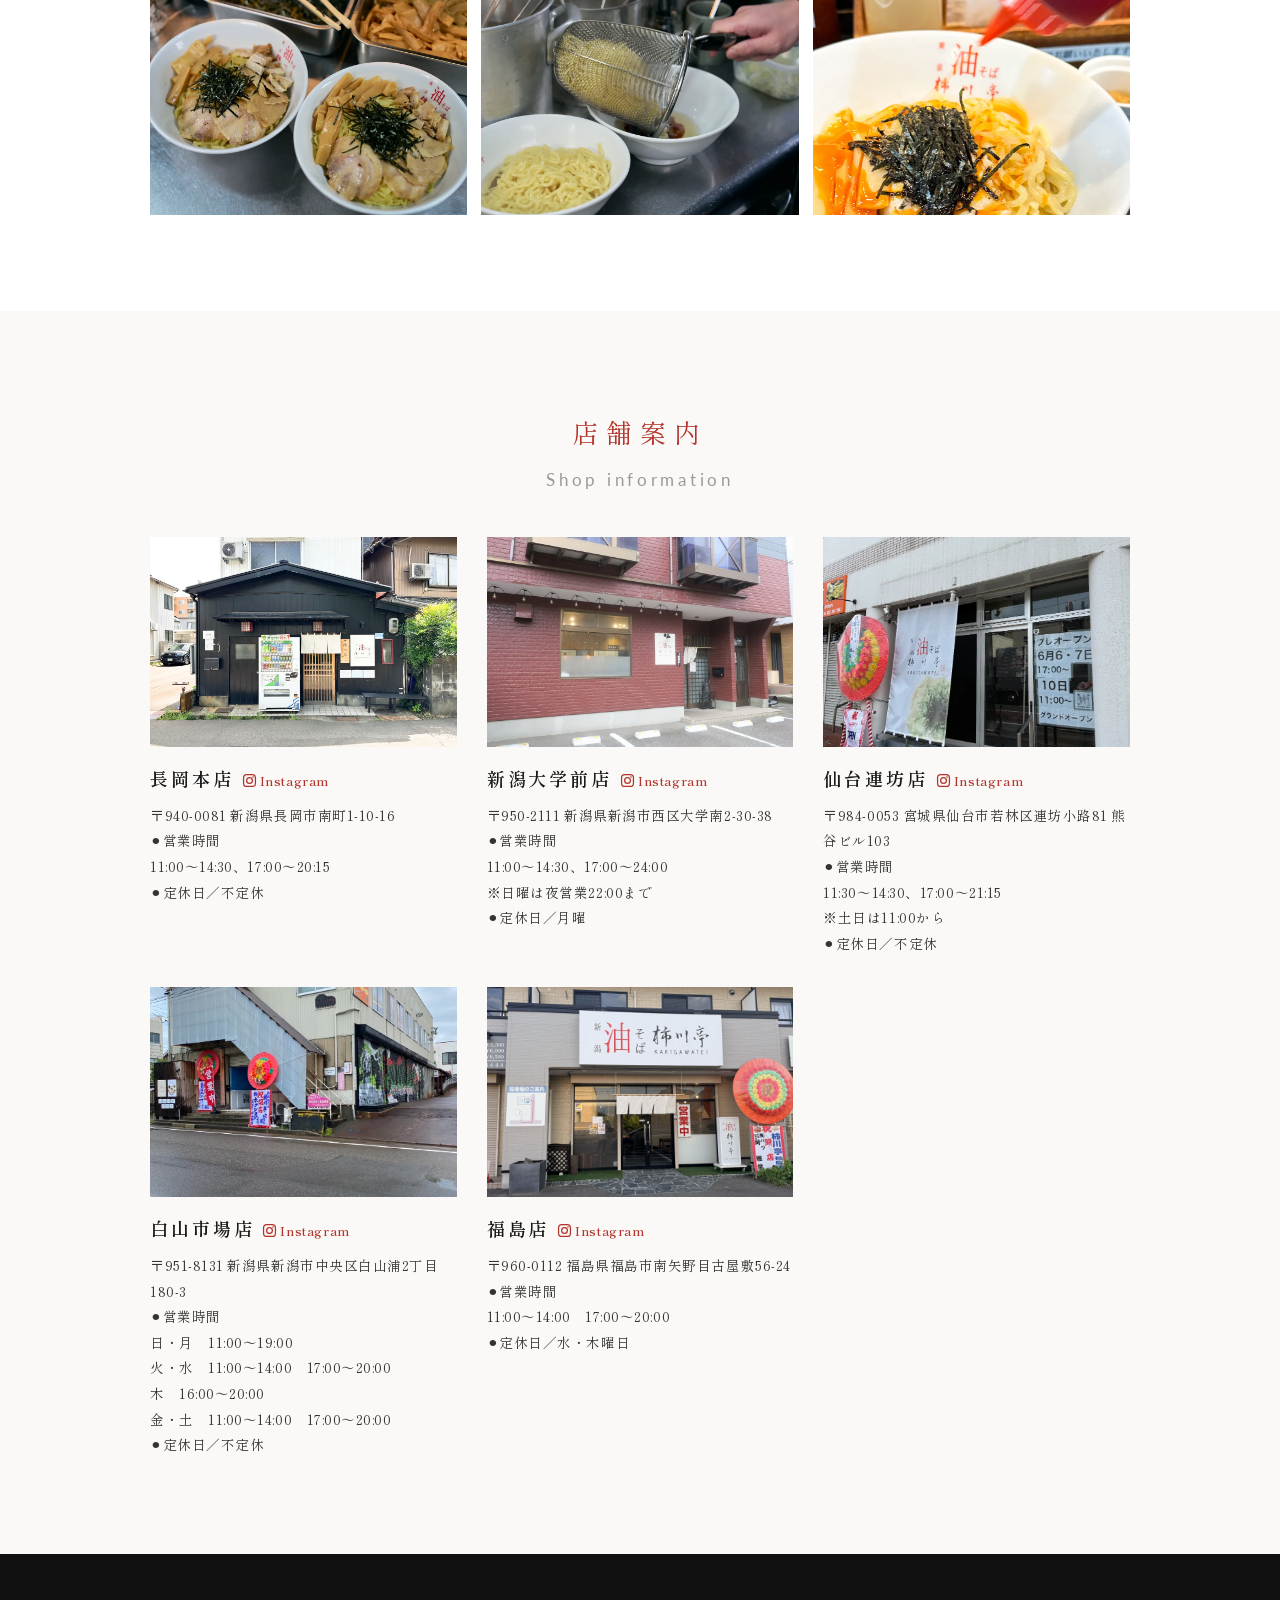
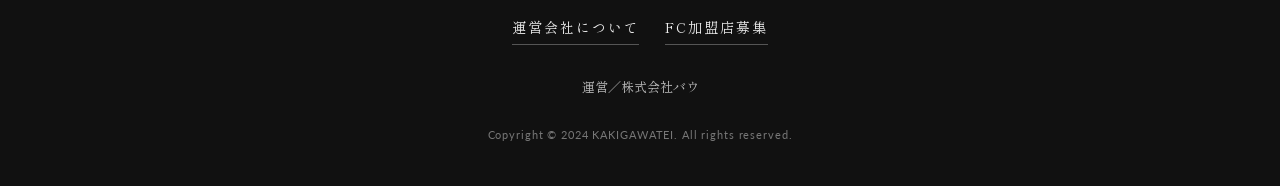
==== commit c3f98386: "preview: mode.css/mode.js にバージョンを付けてキャッシュを切る（masaの端末に古い版が残っていた） Co-Authored-By: Claude Opus 5 (1M co" ====
--- a/preview/index.html
+++ b/preview/index.html
@@ -170,7 +170,7 @@
   footer .un { font-size: 13px; color: #bbb; margin-bottom: 26px; }
   footer .cp { font-size: 11px; color: #777; letter-spacing: .08em; font-family: "Lato", sans-serif; }
 </style>
-<link rel="stylesheet" href="../assets/mode.css">
+<link rel="stylesheet" href="../assets/mode.css?v=3">
 </head>
 <body>
 
@@ -370,7 +370,7 @@
   <p class="cp">Copyright © 2024 KAKIGAWATEI. All rights reserved.</p>
 </footer>
 
-<script src="../assets/mode.js"></script>
+<script src="../assets/mode.js?v=3"></script>
 </body>
 </html>
 
--- a/assets/mode.css
+++ b/assets/mode.css
@@ -5,21 +5,31 @@
 /* --- 切替ボタン（右上・ヘッダーの下） --- */
 .modebar {
   position: fixed;
-  top: 58px;
   right: 16px;
+  bottom: 18px;          /* ヘッダーのナビと重なるので下に逃がした（masa指摘 2026-08-22） */
   z-index: 120;
   display: flex;
+  align-items: center;
   gap: 8px;
   font-family: "Lato", sans-serif;
 }
+.modebar .langs {
+  display: inline-flex;
+  gap: 0;
+  border-radius: 999px;
+  overflow: hidden;
+}
+.modebar .langs button { border-radius: 0; border-left-width: 0; }
+.modebar .langs button:first-child { border-radius: 999px 0 0 999px; border-left-width: 1px; }
+.modebar .langs button:last-child { border-radius: 0 999px 999px 0; }
 @media (max-width: 720px) {
-  .modebar { top: 52px; right: 10px; gap: 6px; }
+  .modebar { right: 10px; bottom: 12px; gap: 6px; }
 }
 .modebar button {
   appearance: none;
-  border: 1px solid rgba(255, 255, 255, .8);
-  background: rgba(0, 0, 0, .38);
-  color: #fff;
+  border: 1px solid rgba(26, 26, 26, .25);
+  background: rgba(255, 255, 255, .92);
+  color: #1a1a1a;
   border-radius: 999px;
   padding: 7px 14px;
   font-size: 12px;
@@ -32,11 +42,11 @@
 @media (max-width: 720px) {
   .modebar button { padding: 6px 11px; font-size: 11px; }
 }
-.modebar button:hover { background: rgba(0, 0, 0, .58); }
+.modebar button:hover { background: #fff; }
 .modebar button[aria-pressed="true"] {
-  background: #fff;
-  color: #b3342a;
-  border-color: #fff;
+  background: #b3342a;
+  color: #fff;
+  border-color: #b3342a;
   font-weight: 700;
 }
 /* ヒーローを過ぎたら地の色に馴染ませる */
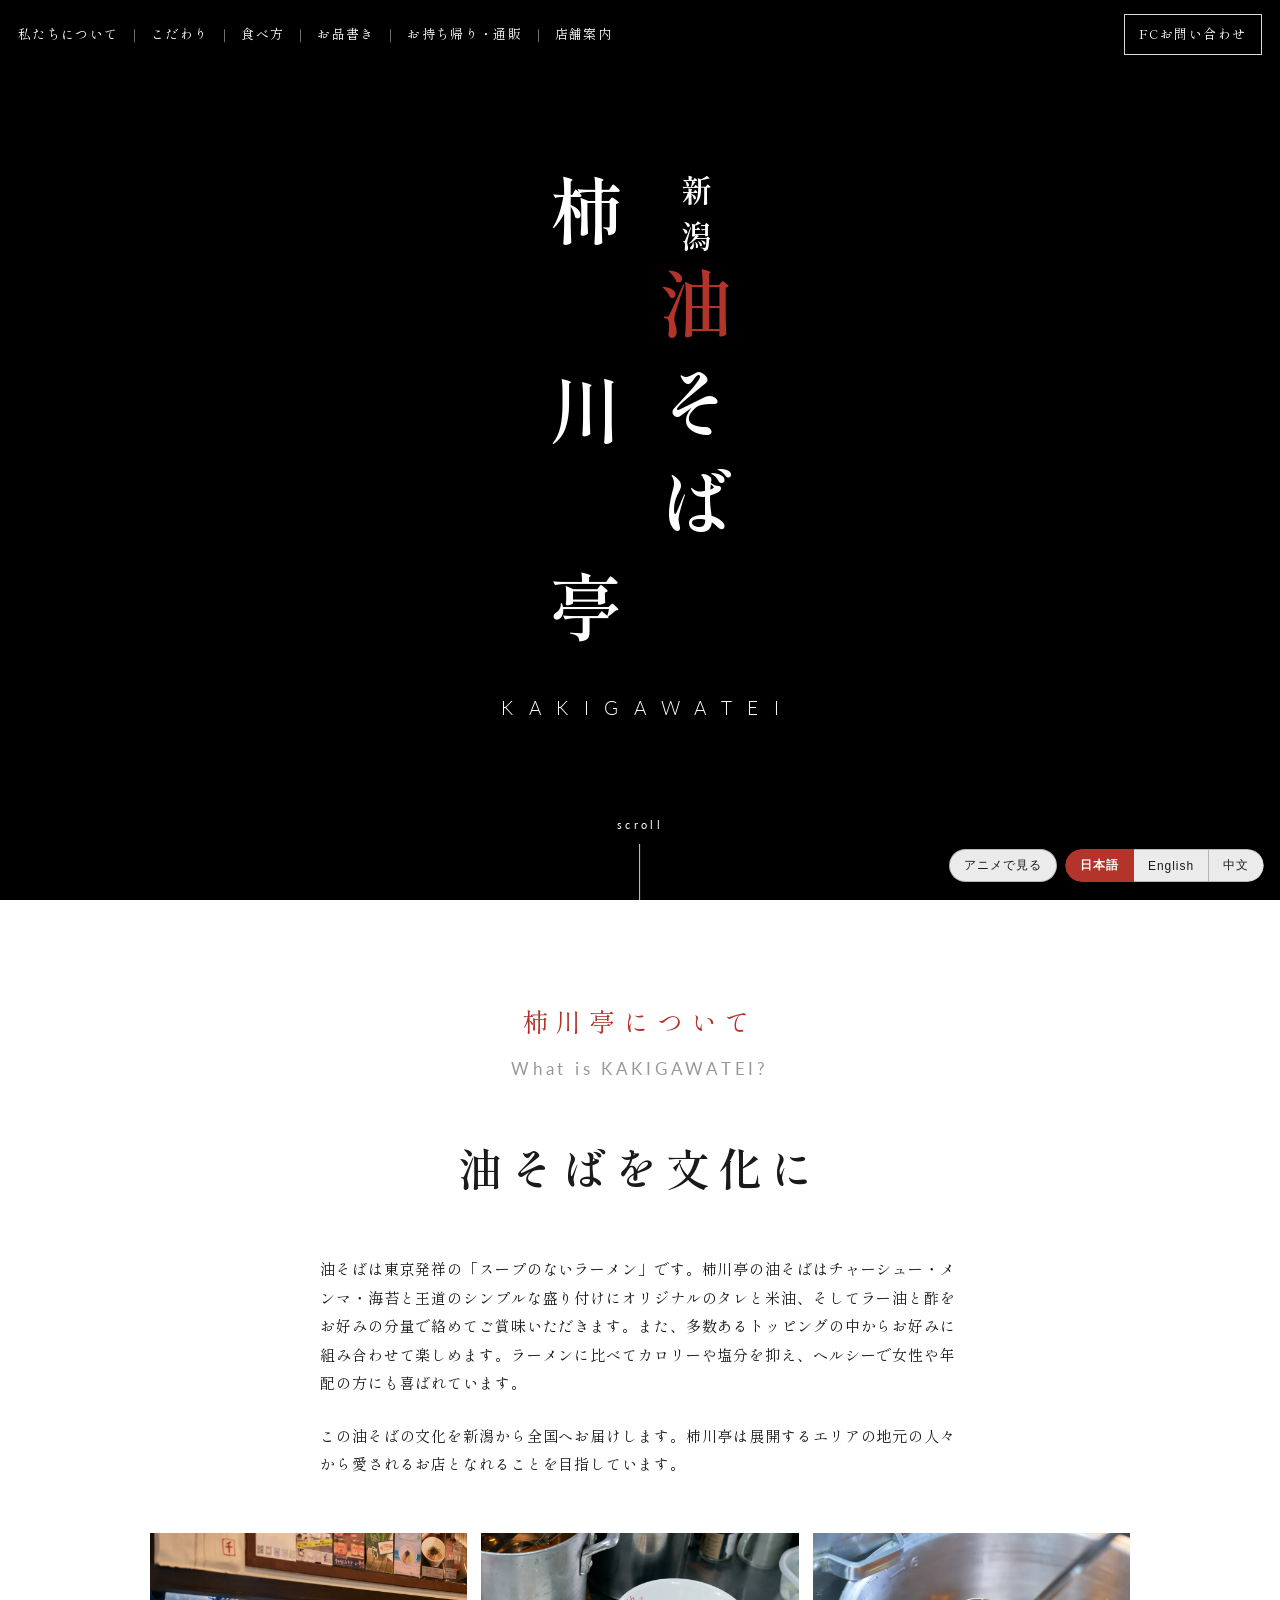
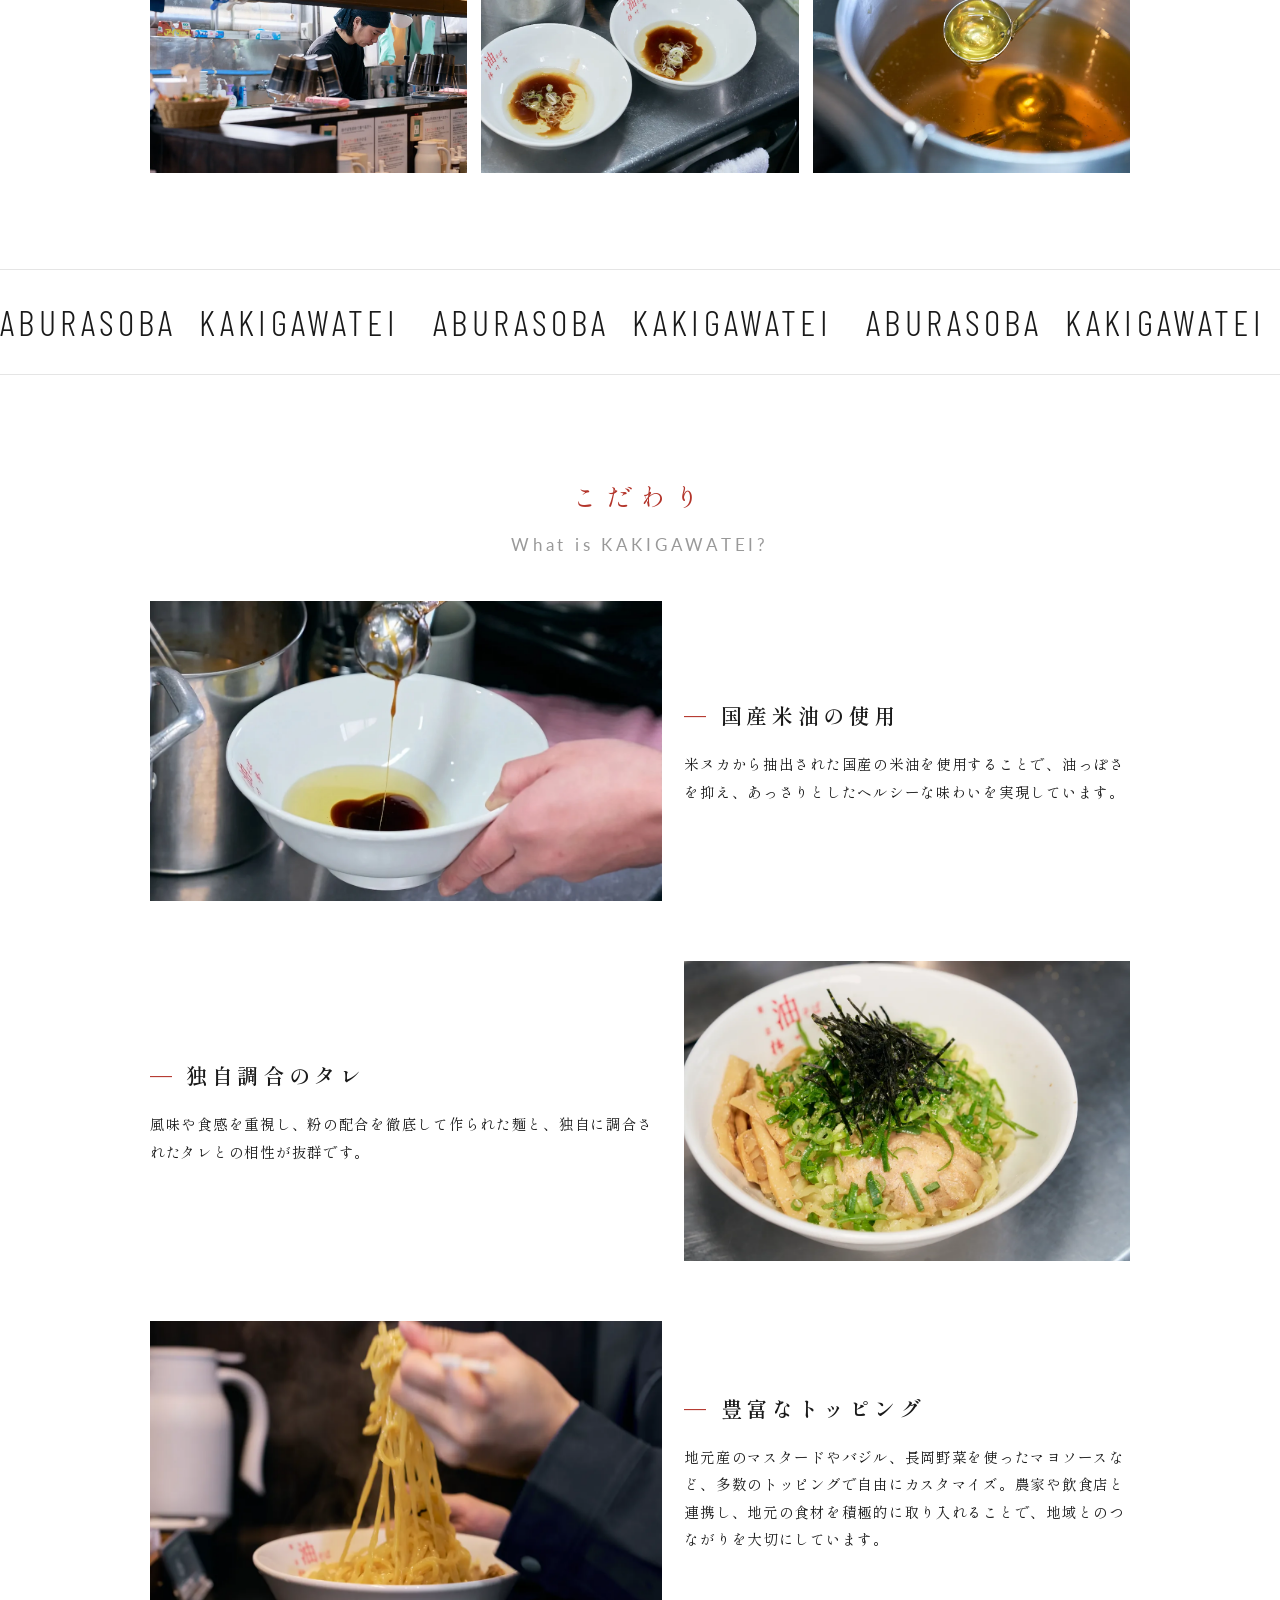
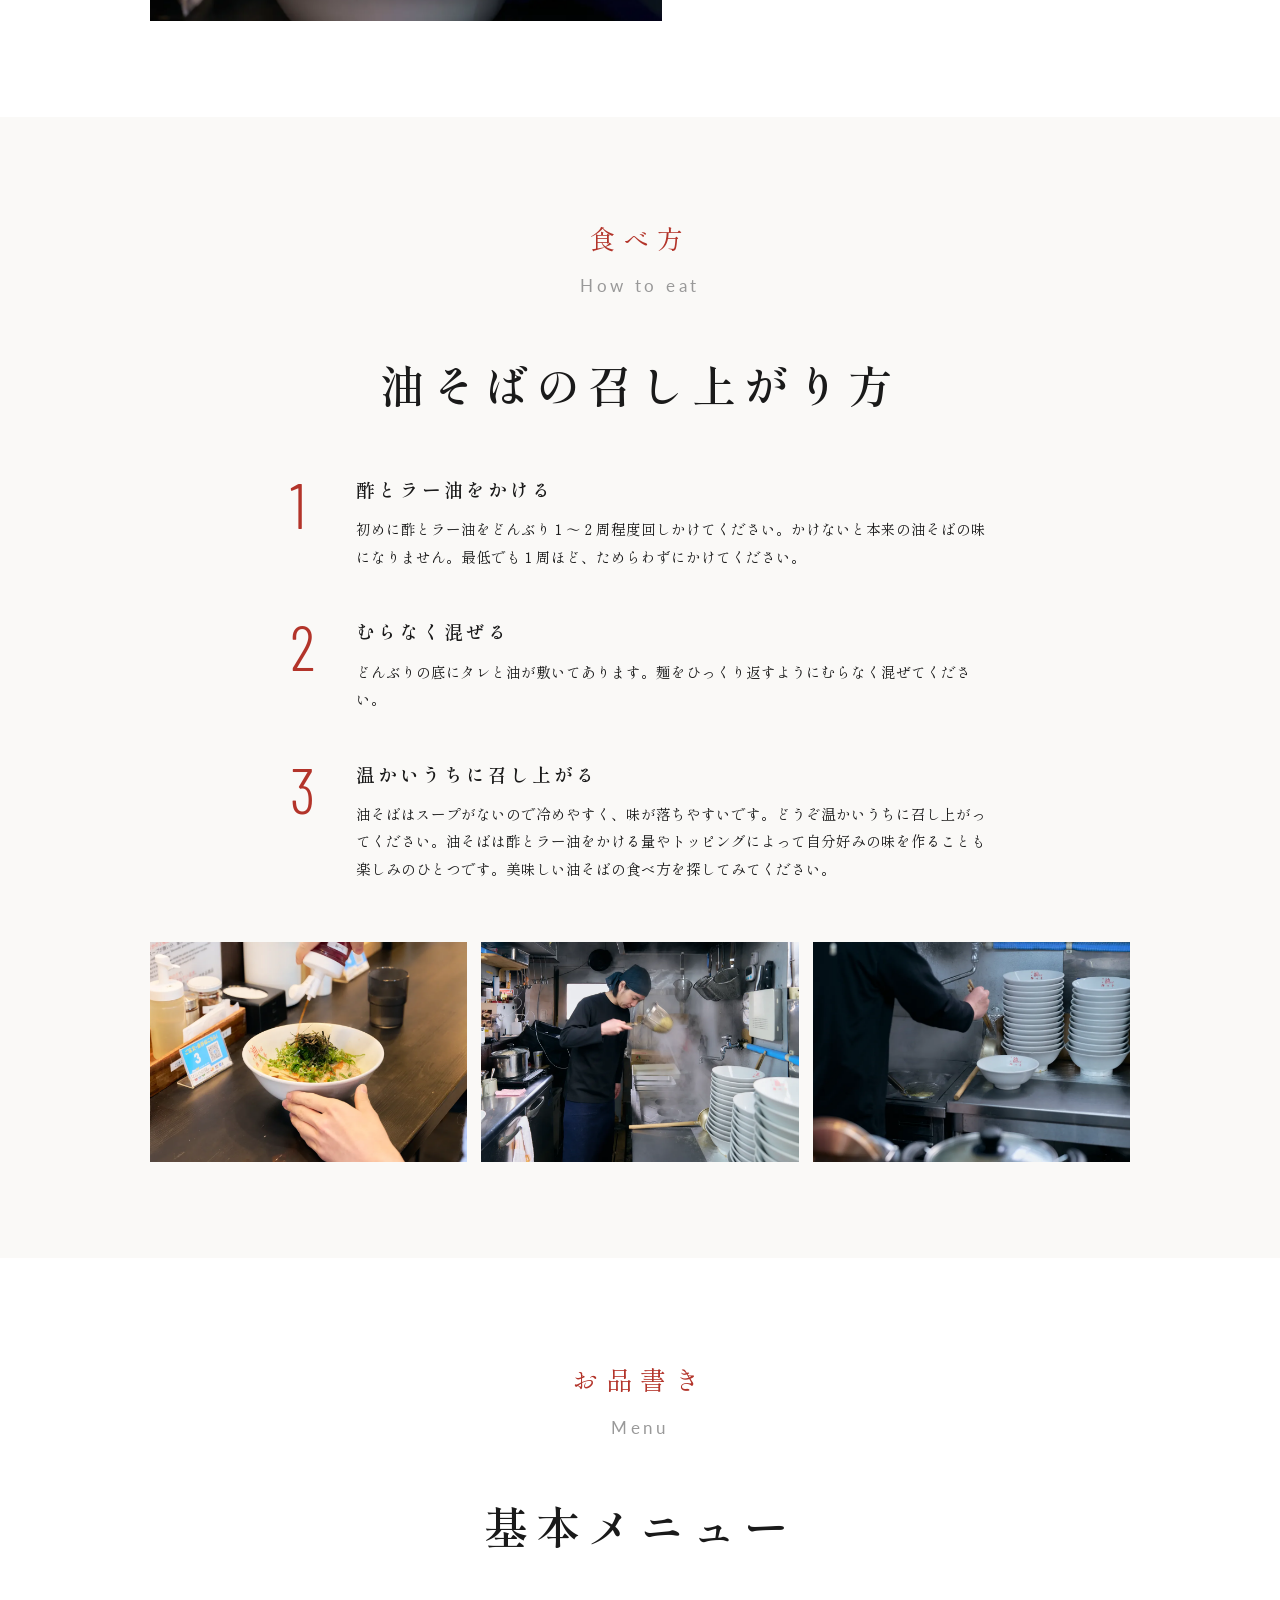
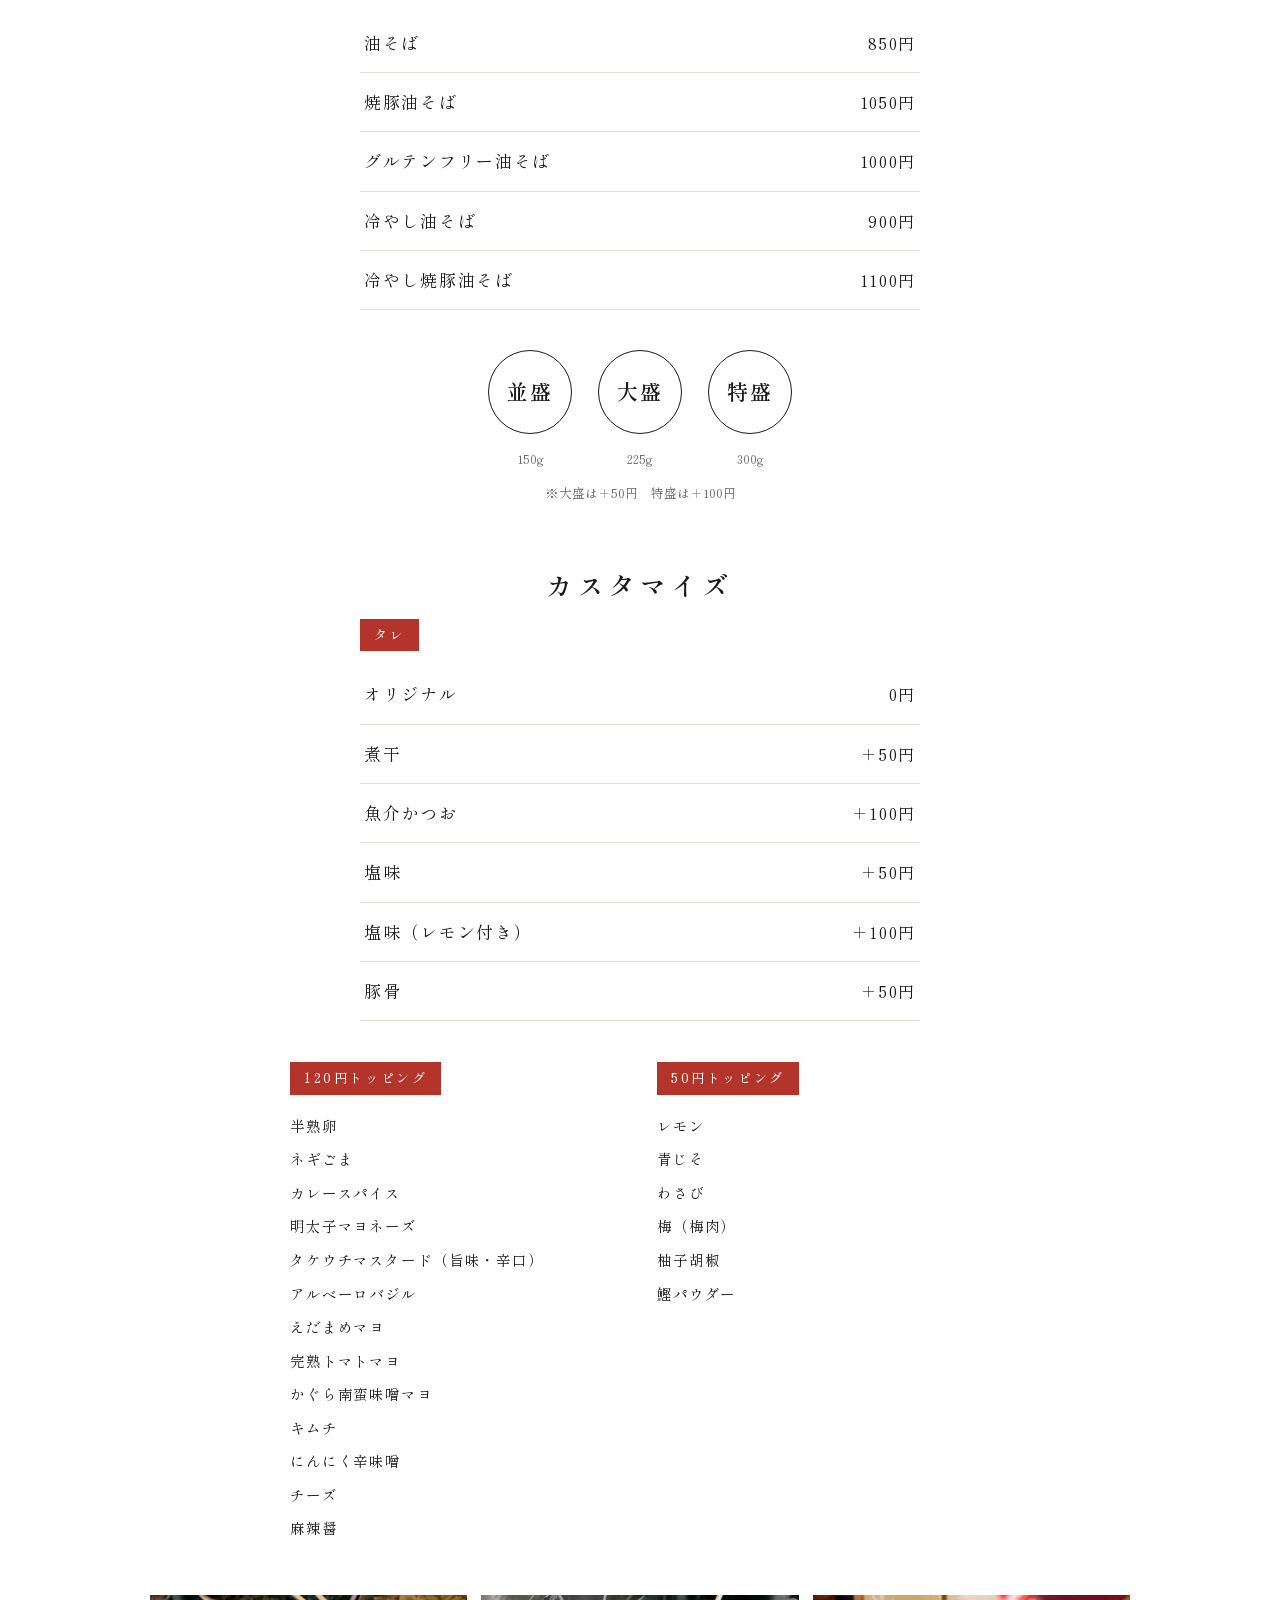
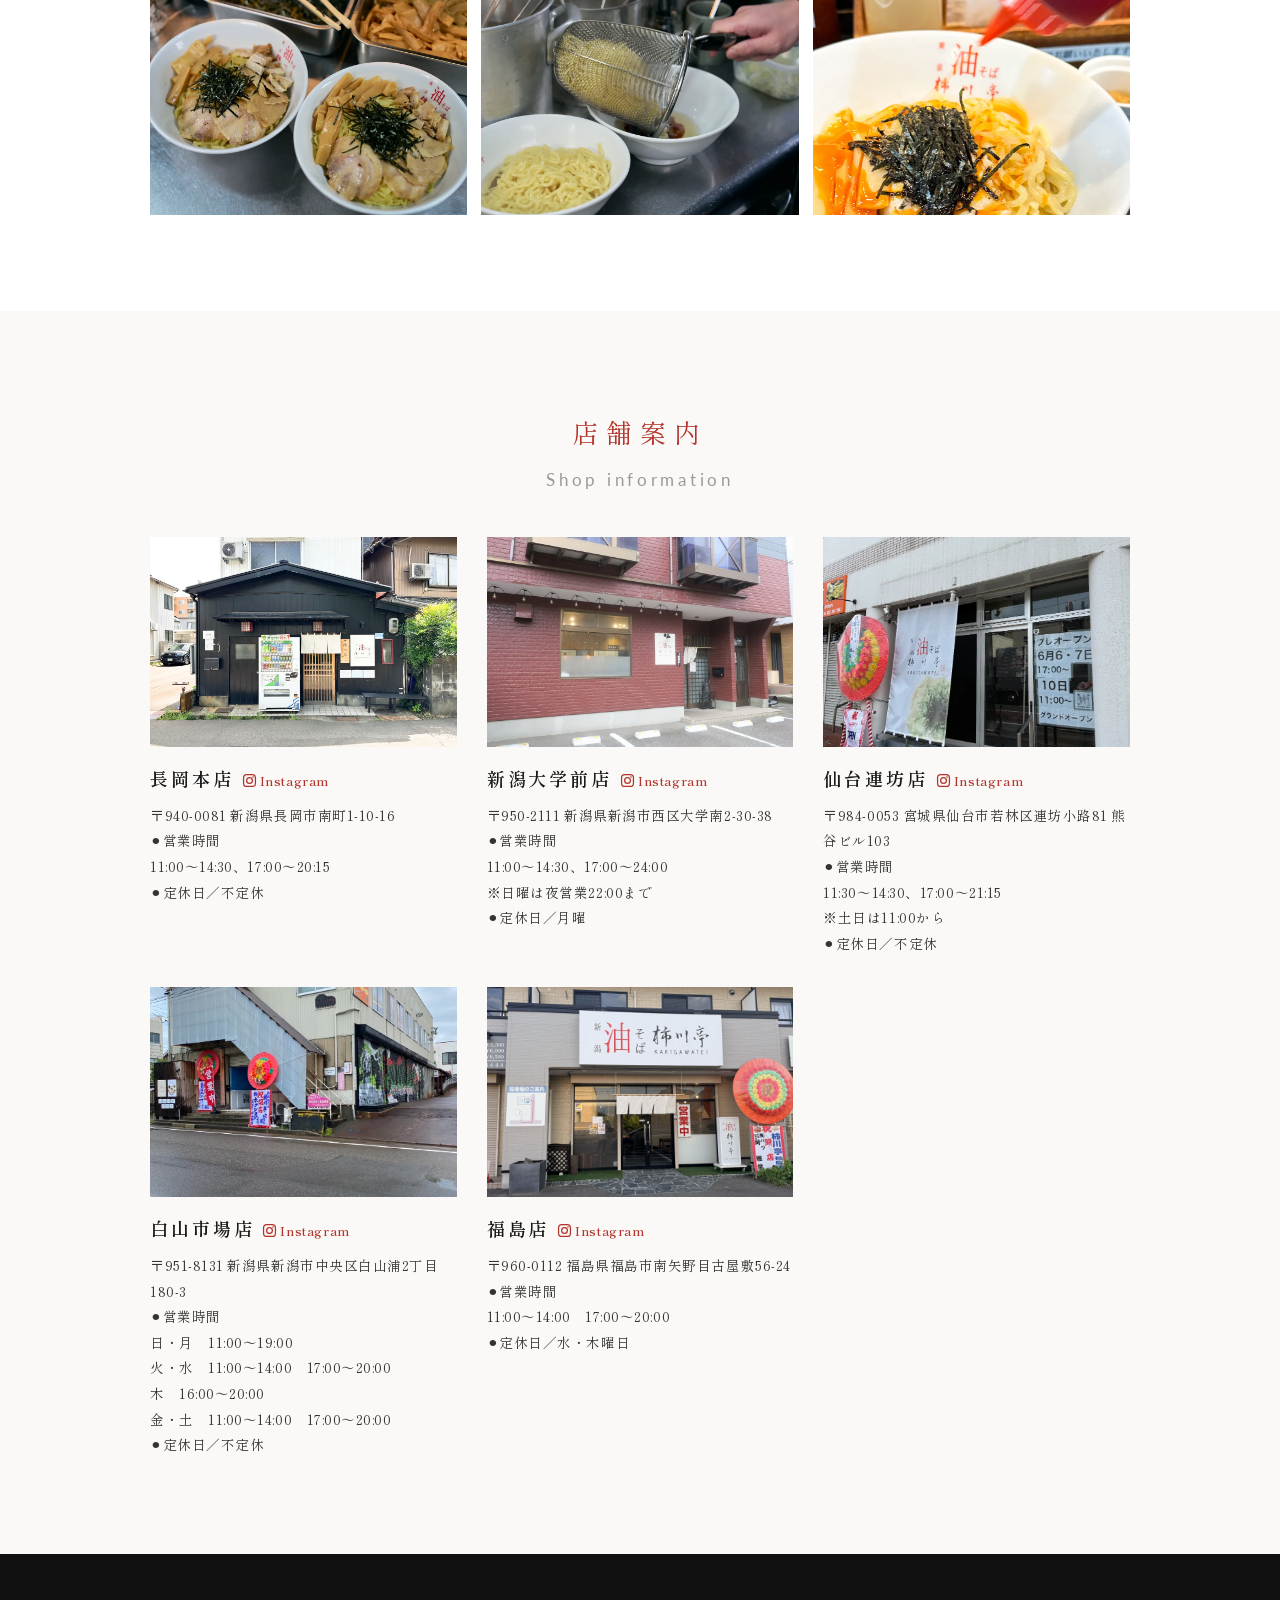
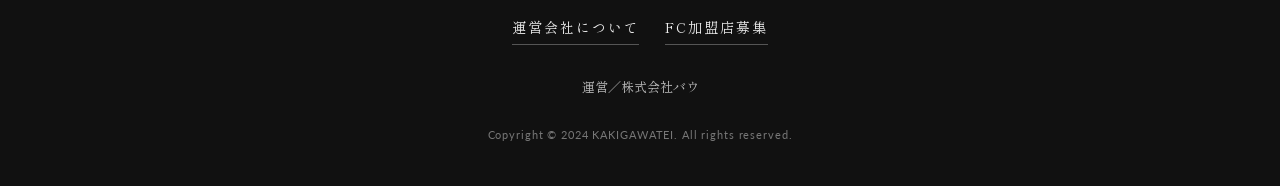
==== commit fe3f25bd: "食べ方の説明を「酢とラー油は1〜2周」に変更（masa指示） - 2〜3周・最低でも2周 → 1〜2周・最低でも1周 - 英語/中国語の同じ文も合わせて修正 - 本番トップとプレビューの両方に反映  " ====
--- a/preview/index.html
+++ b/preview/index.html
@@ -170,7 +170,7 @@
   footer .un { font-size: 13px; color: #bbb; margin-bottom: 26px; }
   footer .cp { font-size: 11px; color: #777; letter-spacing: .08em; font-family: "Lato", sans-serif; }
 </style>
-<link rel="stylesheet" href="../assets/mode.css?v=3">
+<link rel="stylesheet" href="../assets/mode.css?v=4">
 </head>
 <body>
 
@@ -250,7 +250,7 @@
       <div class="num">1</div>
       <div>
         <h3>酢とラー油をかける</h3>
-        <p>初めに酢とラー油をどんぶり２〜３周程度回しかけてください。かけないと本来の油そばの味になりません。最低でも２周ほど、ためらわずにかけてください。</p>
+        <p>初めに酢とラー油をどんぶり１〜２周程度回しかけてください。かけないと本来の油そばの味になりません。最低でも１周ほど、ためらわずにかけてください。</p>
       </div>
     </div>
     <div class="step">
@@ -370,7 +370,7 @@
   <p class="cp">Copyright © 2024 KAKIGAWATEI. All rights reserved.</p>
 </footer>
 
-<script src="../assets/mode.js?v=3"></script>
+<script src="../assets/mode.js?v=4"></script>
 </body>
 </html>
 
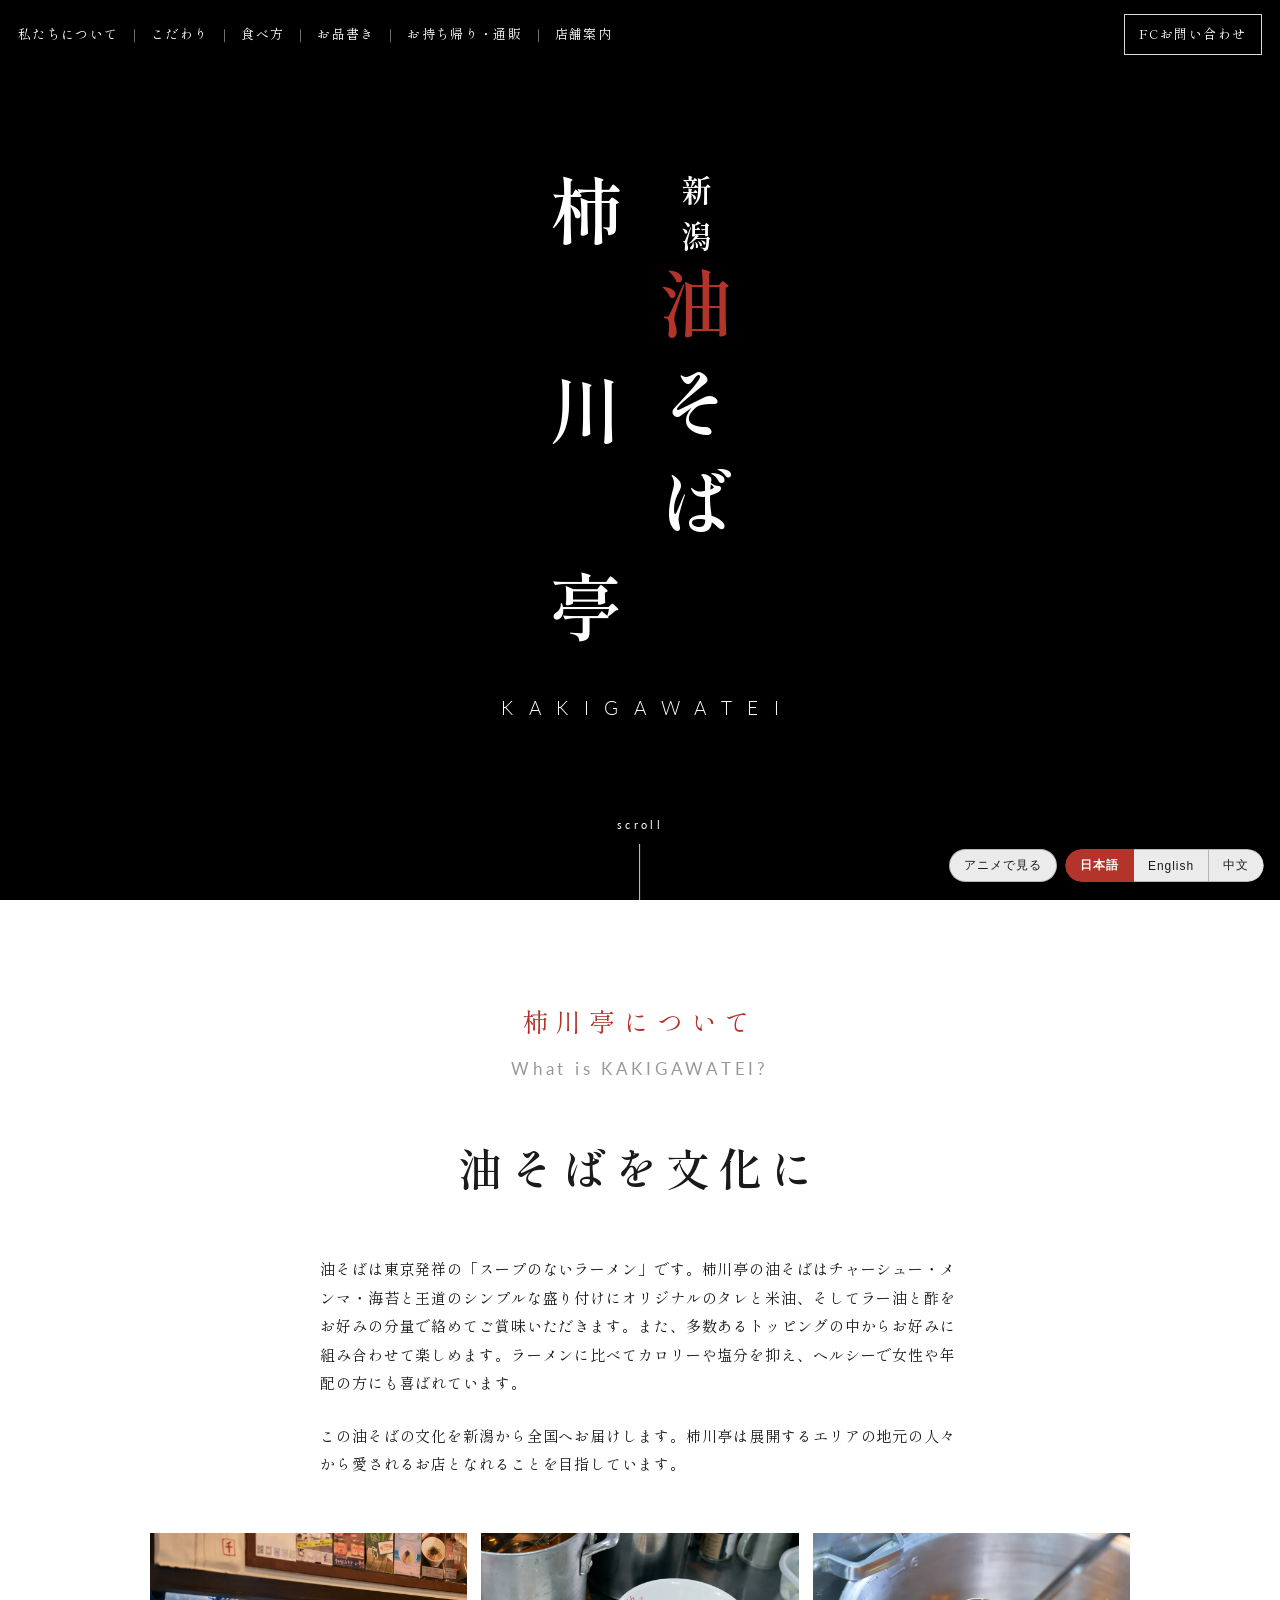
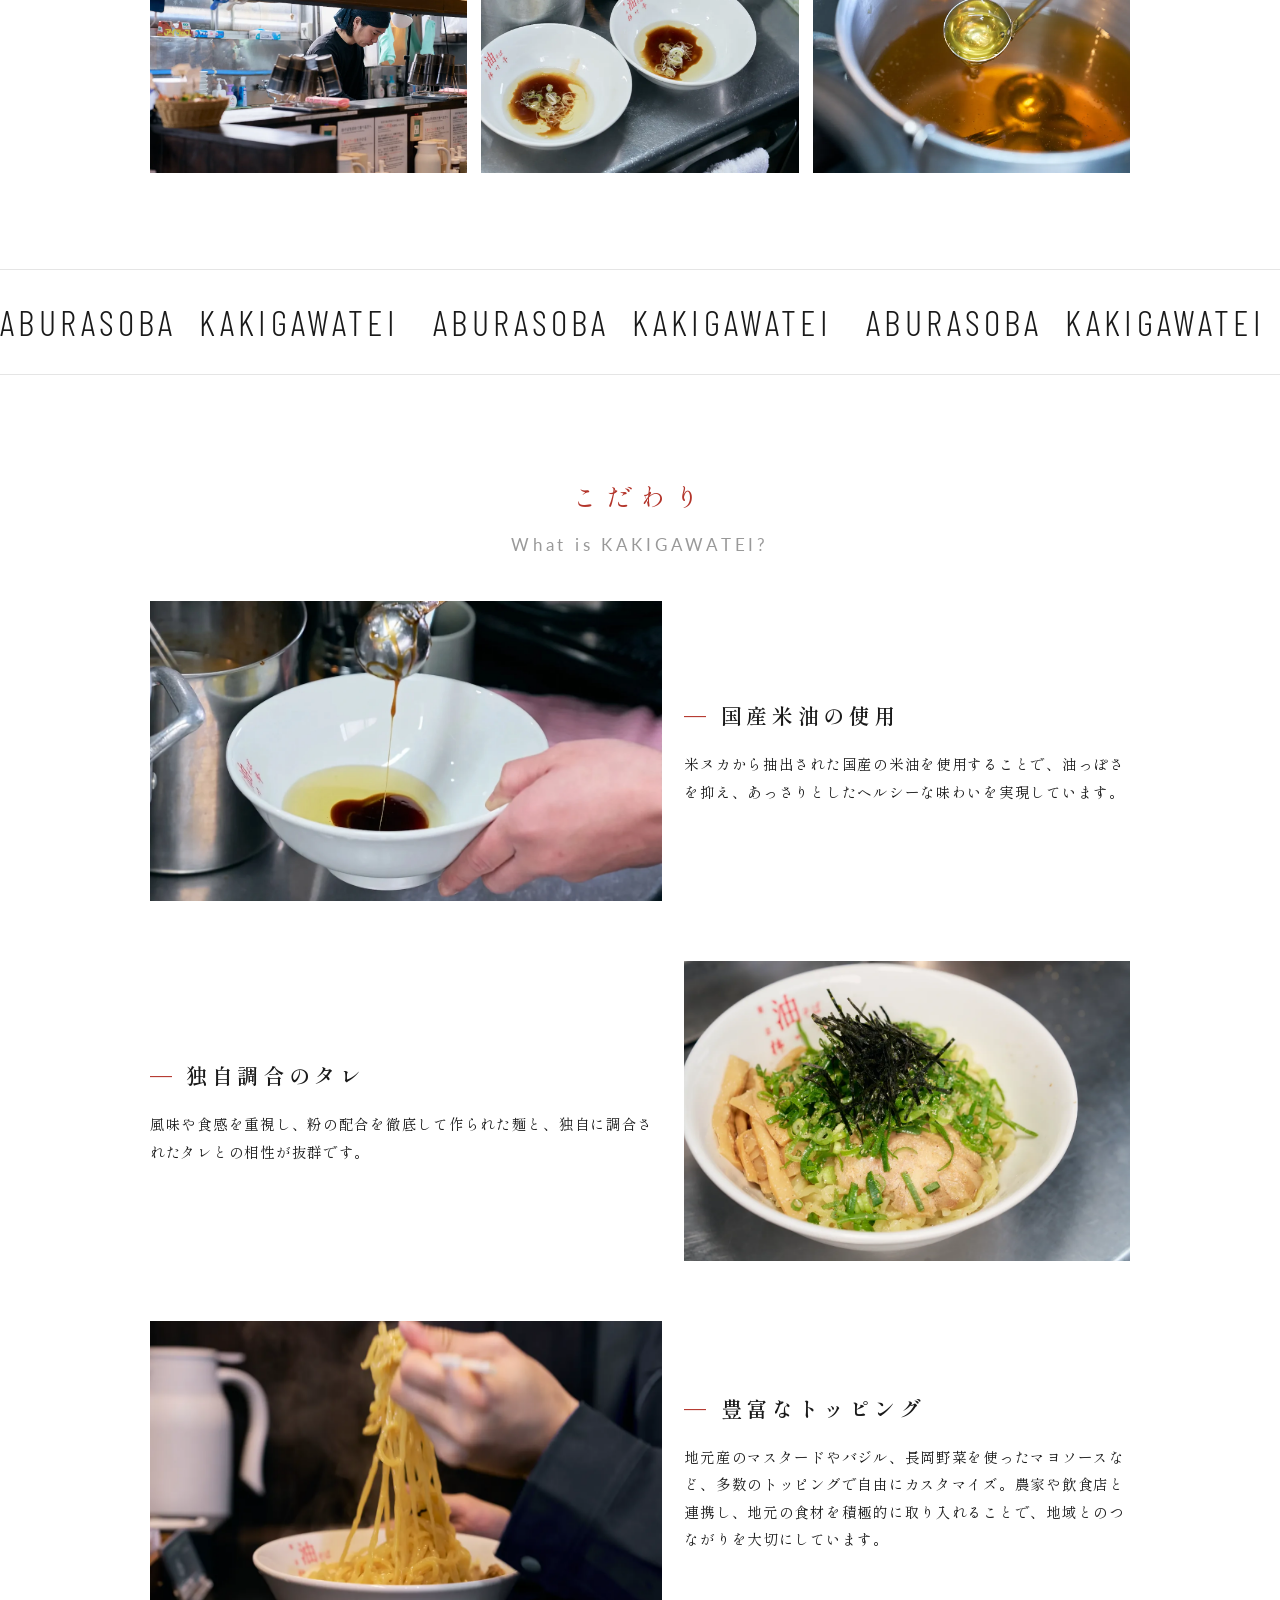
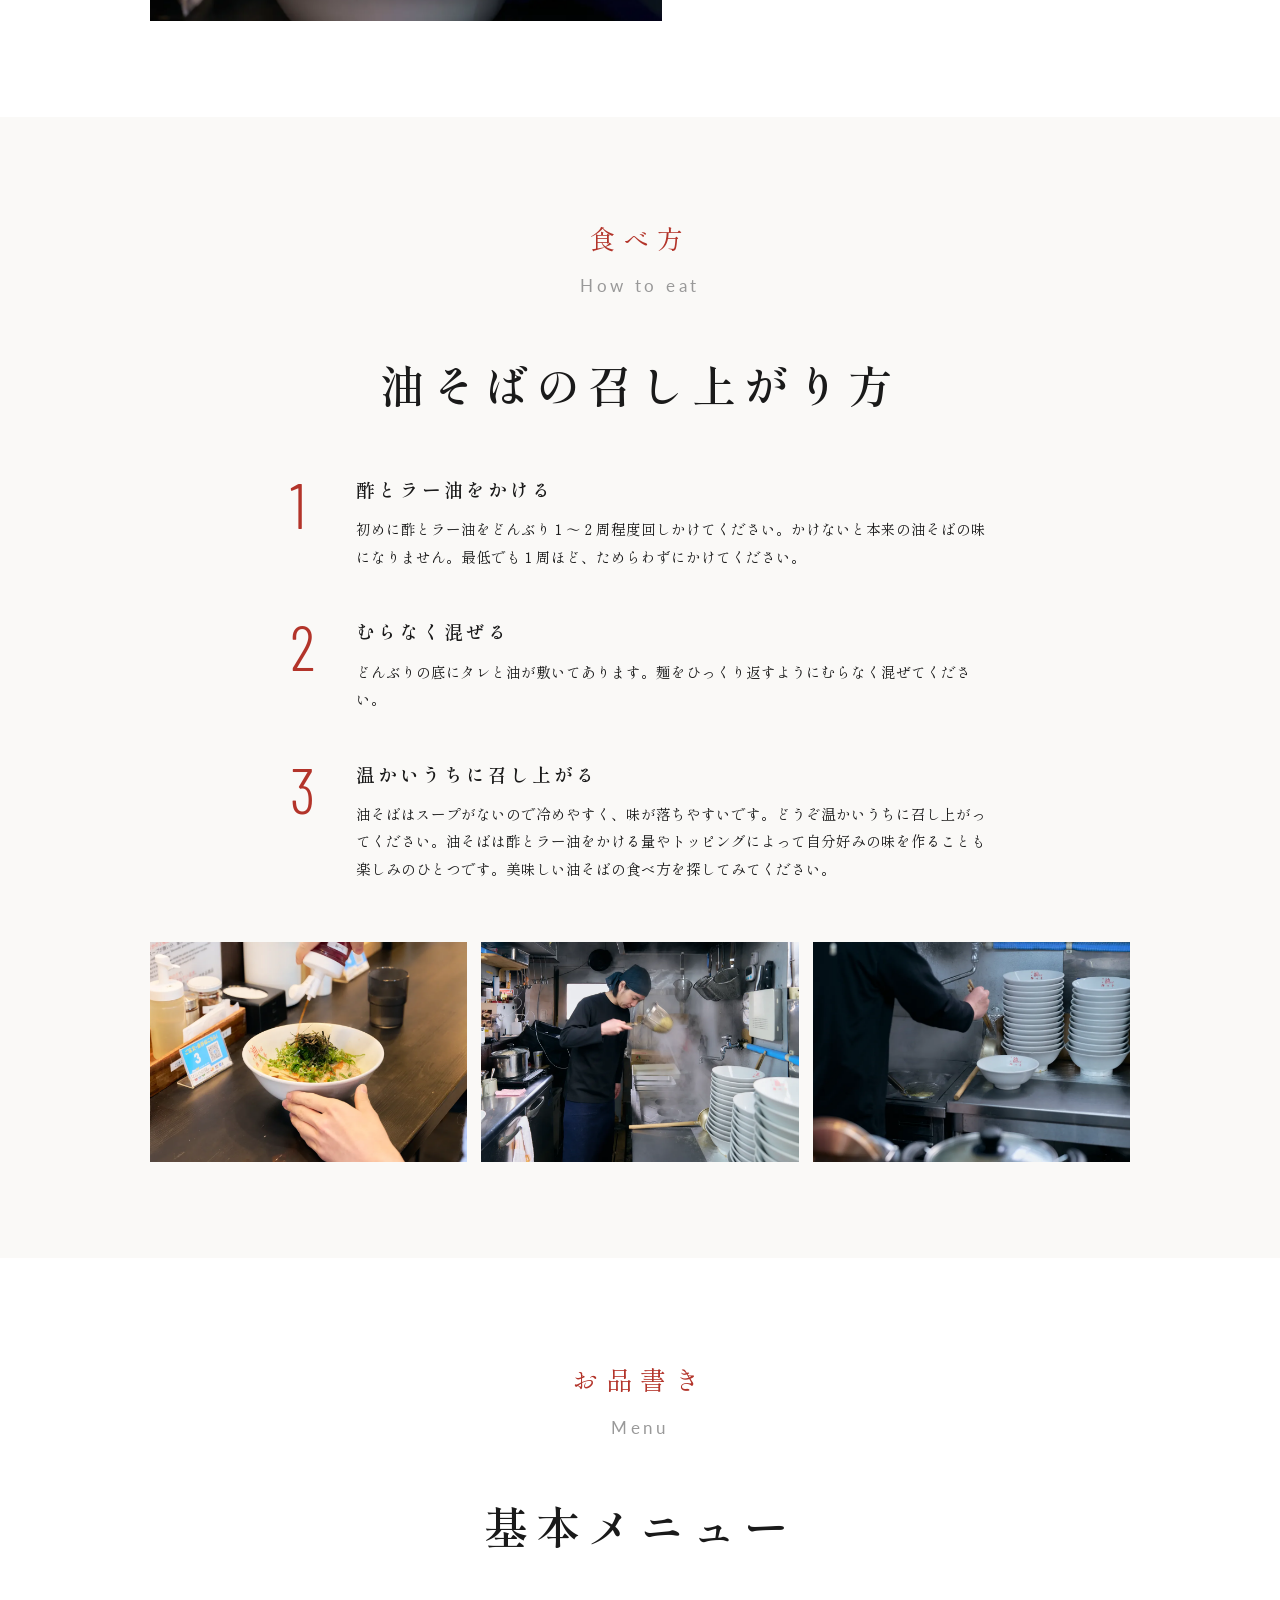
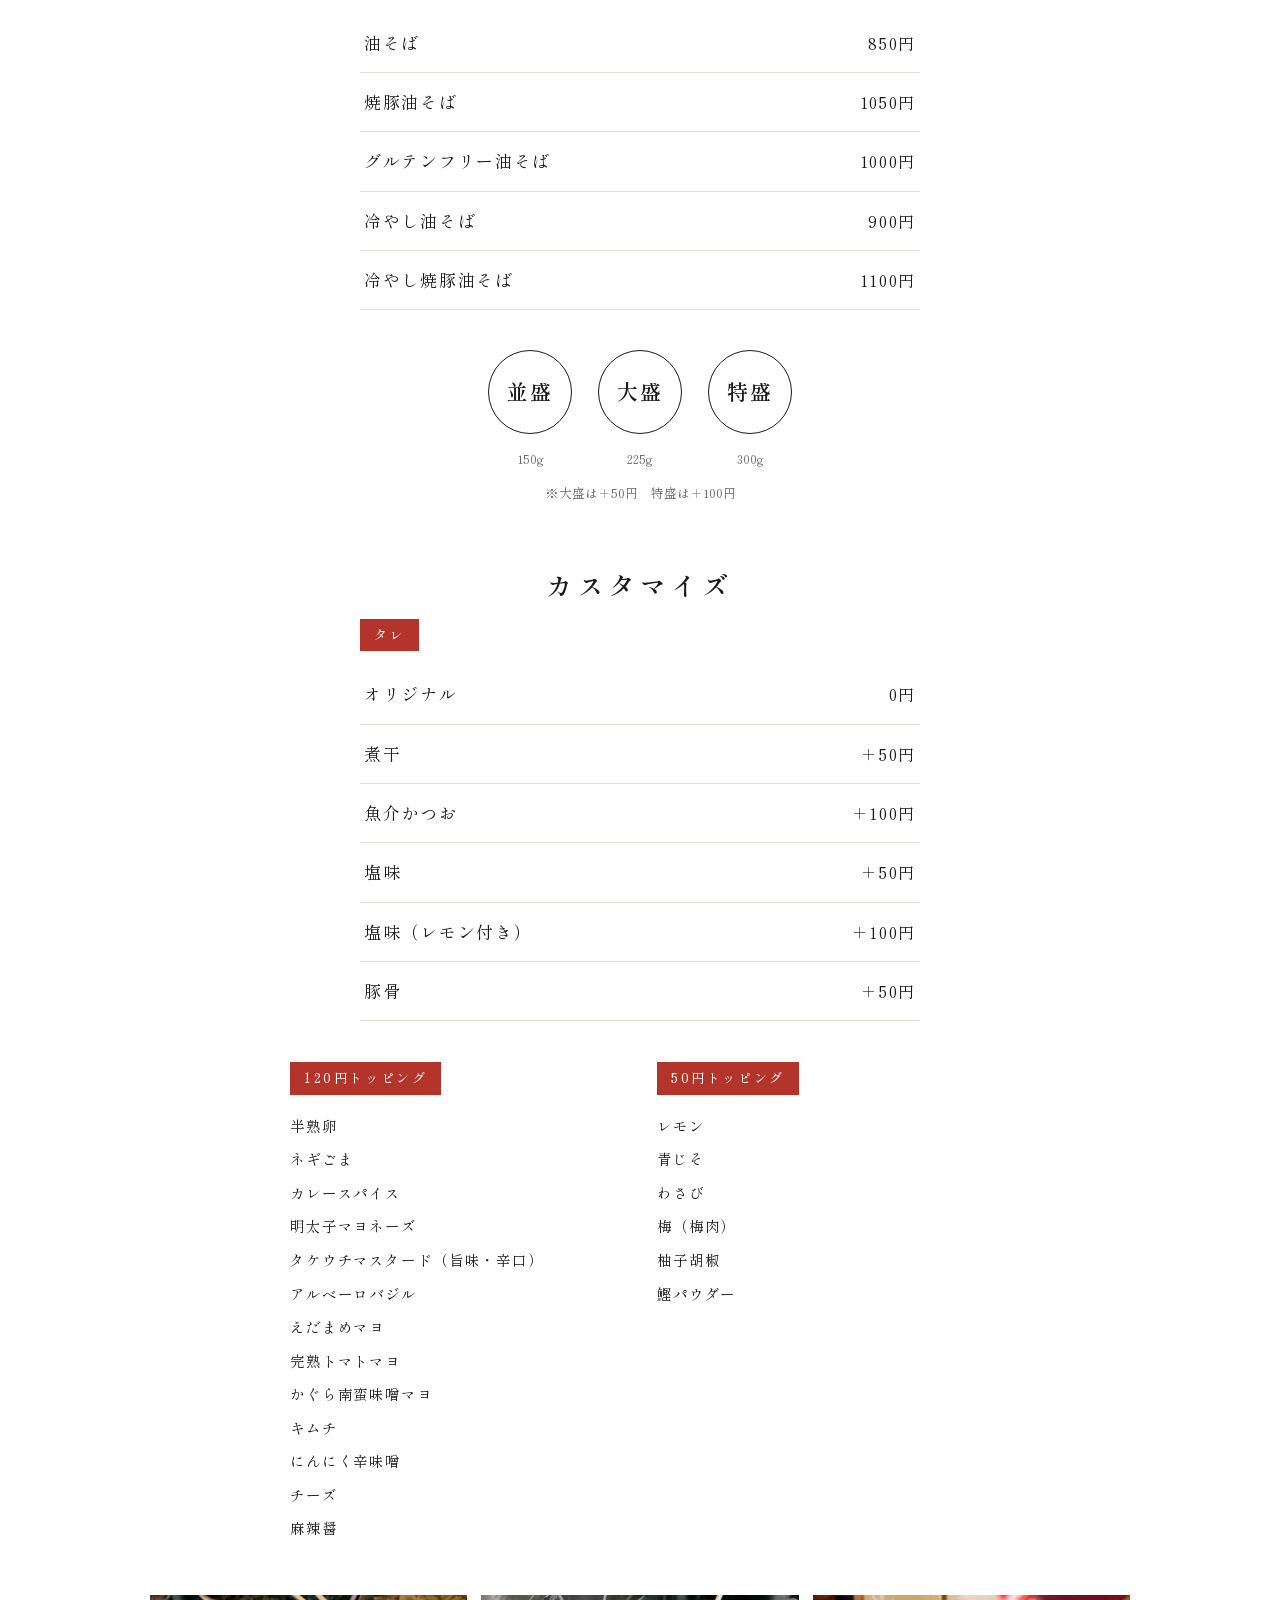
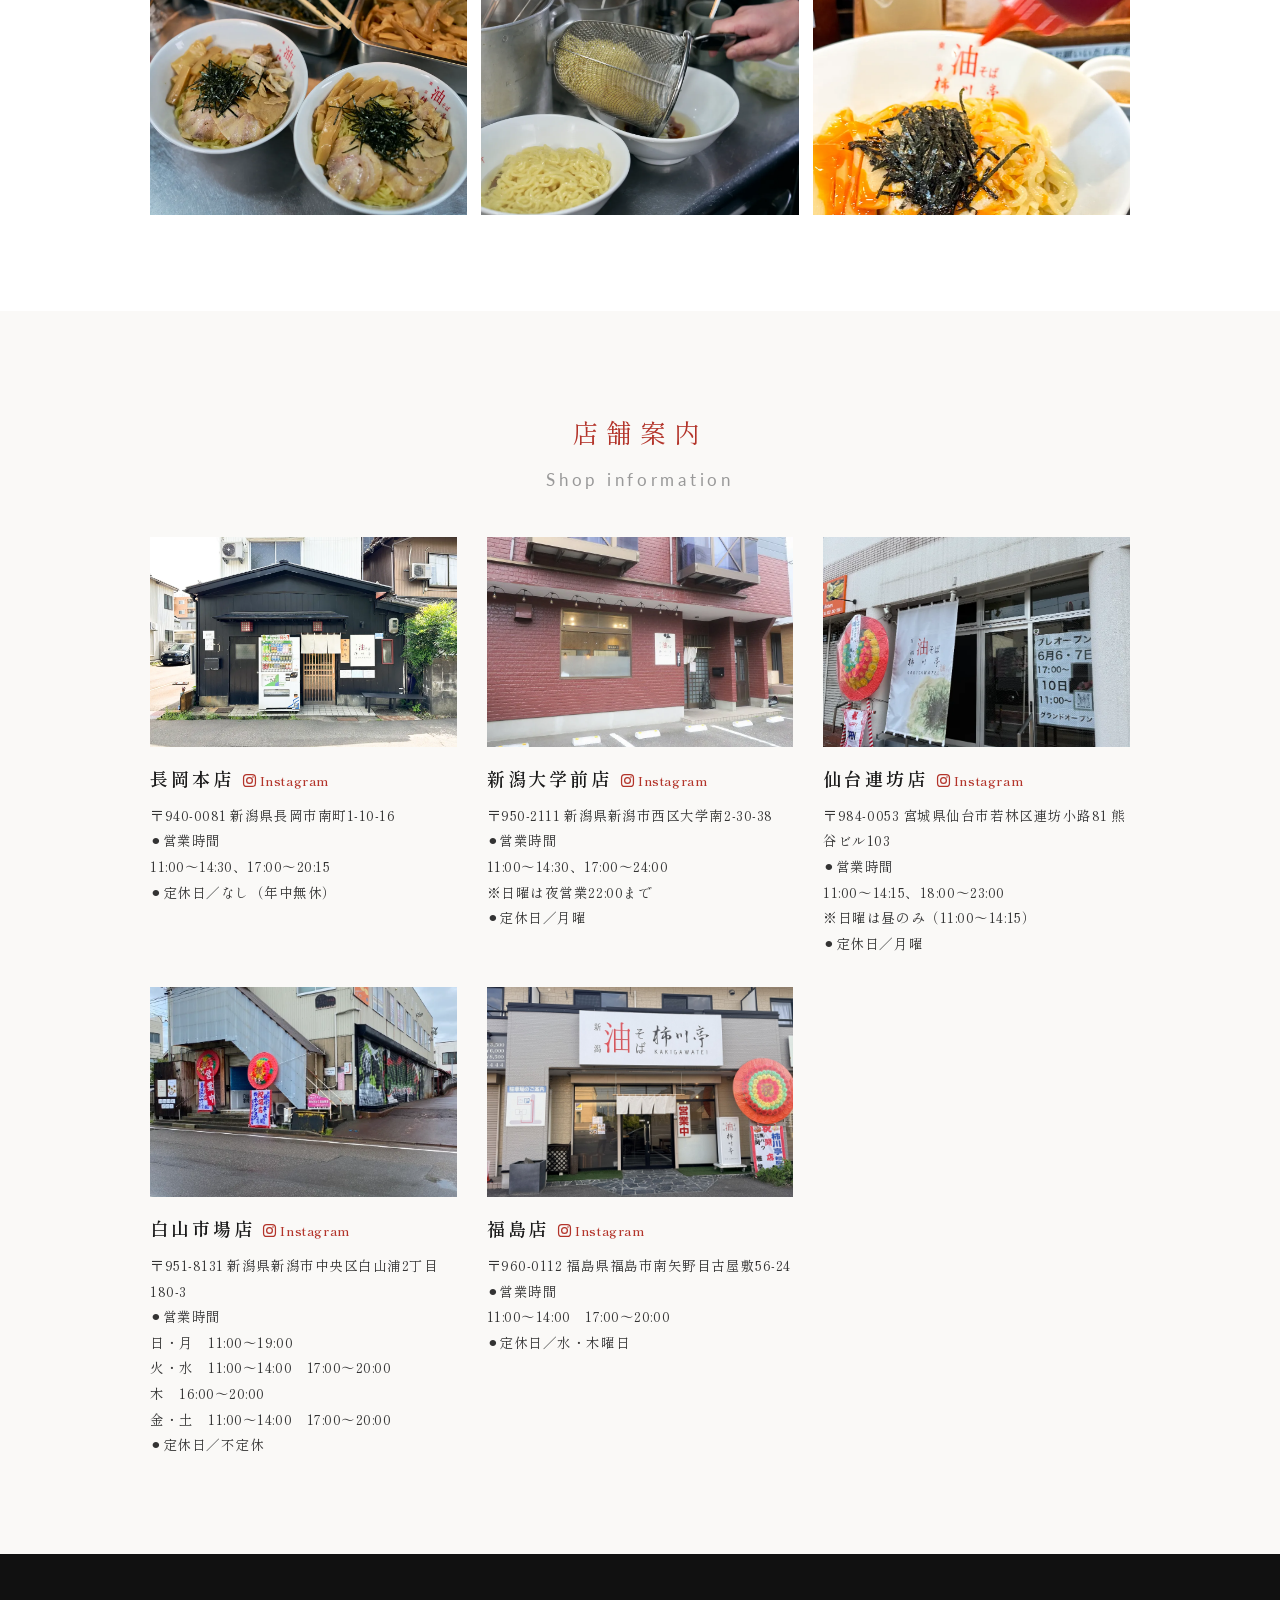
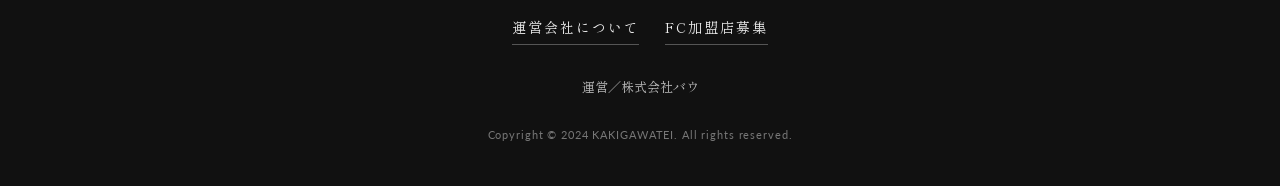
==== commit df307e4a: "店舗情報を実態に修正（仙台連坊店の営業時間・長岡本店の定休日） - 仙台連坊店: 11:30〜14:30/17:00〜21:15・不定休 → 11:00〜14:15/18:00〜23:00・月曜定休 " ====
--- a/preview/index.html
+++ b/preview/index.html
@@ -170,7 +170,7 @@
   footer .un { font-size: 13px; color: #bbb; margin-bottom: 26px; }
   footer .cp { font-size: 11px; color: #777; letter-spacing: .08em; font-family: "Lato", sans-serif; }
 </style>
-<link rel="stylesheet" href="../assets/mode.css?v=4">
+<link rel="stylesheet" href="../assets/mode.css?v=6">
 </head>
 <body>
 
@@ -332,7 +332,7 @@
       <img src="../assets/s-2400x1801_v-frms_webp_27291dc1-9cae-443f-a1bb-c097e0380a34_middle.webp" alt="長岡本店">
       <h3><a href="https://www.instagram.com/kakigawatei/">長岡本店<span class="ig"><svg viewBox="0 0 24 24" fill="none" stroke="currentColor" stroke-width="2"><rect x="2.5" y="2.5" width="19" height="19" rx="5.2"/><circle cx="12" cy="12" r="4.6"/><circle cx="17.6" cy="6.4" r="1.3" fill="currentColor" stroke="none"/></svg>Instagram</span></a></h3>
       <p>〒940-0081 新潟県長岡市南町1-10-16<br>
-      ⚫︎営業時間<br>11:00〜14:30、17:00〜20:15<br>⚫︎定休日／不定休</p>
+      ⚫︎営業時間<br>11:00〜14:30、17:00〜20:15<br>⚫︎定休日／なし（年中無休）</p>
     </div>
     <div class="shop-card">
       <img src="../assets/s-1024x768_v-fs_webp_284312ee-35c1-4979-b2da-364fe519c2ea.webp" alt="新潟大学前店">
@@ -344,7 +344,7 @@
       <img src="../assets/s-4284x5712_v-frms_webp_f7a834cf-44d1-43e3-8b5f-614df53a375e_middle.webp" alt="仙台連坊店">
       <h3><a href="https://www.instagram.com/kakigawatei_sendai">仙台連坊店<span class="ig"><svg viewBox="0 0 24 24" fill="none" stroke="currentColor" stroke-width="2"><rect x="2.5" y="2.5" width="19" height="19" rx="5.2"/><circle cx="12" cy="12" r="4.6"/><circle cx="17.6" cy="6.4" r="1.3" fill="currentColor" stroke="none"/></svg>Instagram</span></a></h3>
       <p>〒984-0053 宮城県仙台市若林区連坊小路81 熊谷ビル103<br>
-      ⚫︎営業時間<br>11:30〜14:30、17:00〜21:15<br>※土日は11:00から<br>⚫︎定休日／不定休</p>
+      ⚫︎営業時間<br>11:00〜14:15、18:00〜23:00<br>※日曜は昼のみ（11:00〜14:15）<br>⚫︎定休日／月曜</p>
     </div>
     <div class="shop-card">
       <img src="../assets/s-1108x1477_v-fms_webp_06f59b2a-444e-4d89-ba84-b69775ebe040_middle.webp" alt="白山市場店">
@@ -370,7 +370,7 @@
   <p class="cp">Copyright © 2024 KAKIGAWATEI. All rights reserved.</p>
 </footer>
 
-<script src="../assets/mode.js?v=4"></script>
+<script src="../assets/mode.js?v=6"></script>
 </body>
 </html>
 
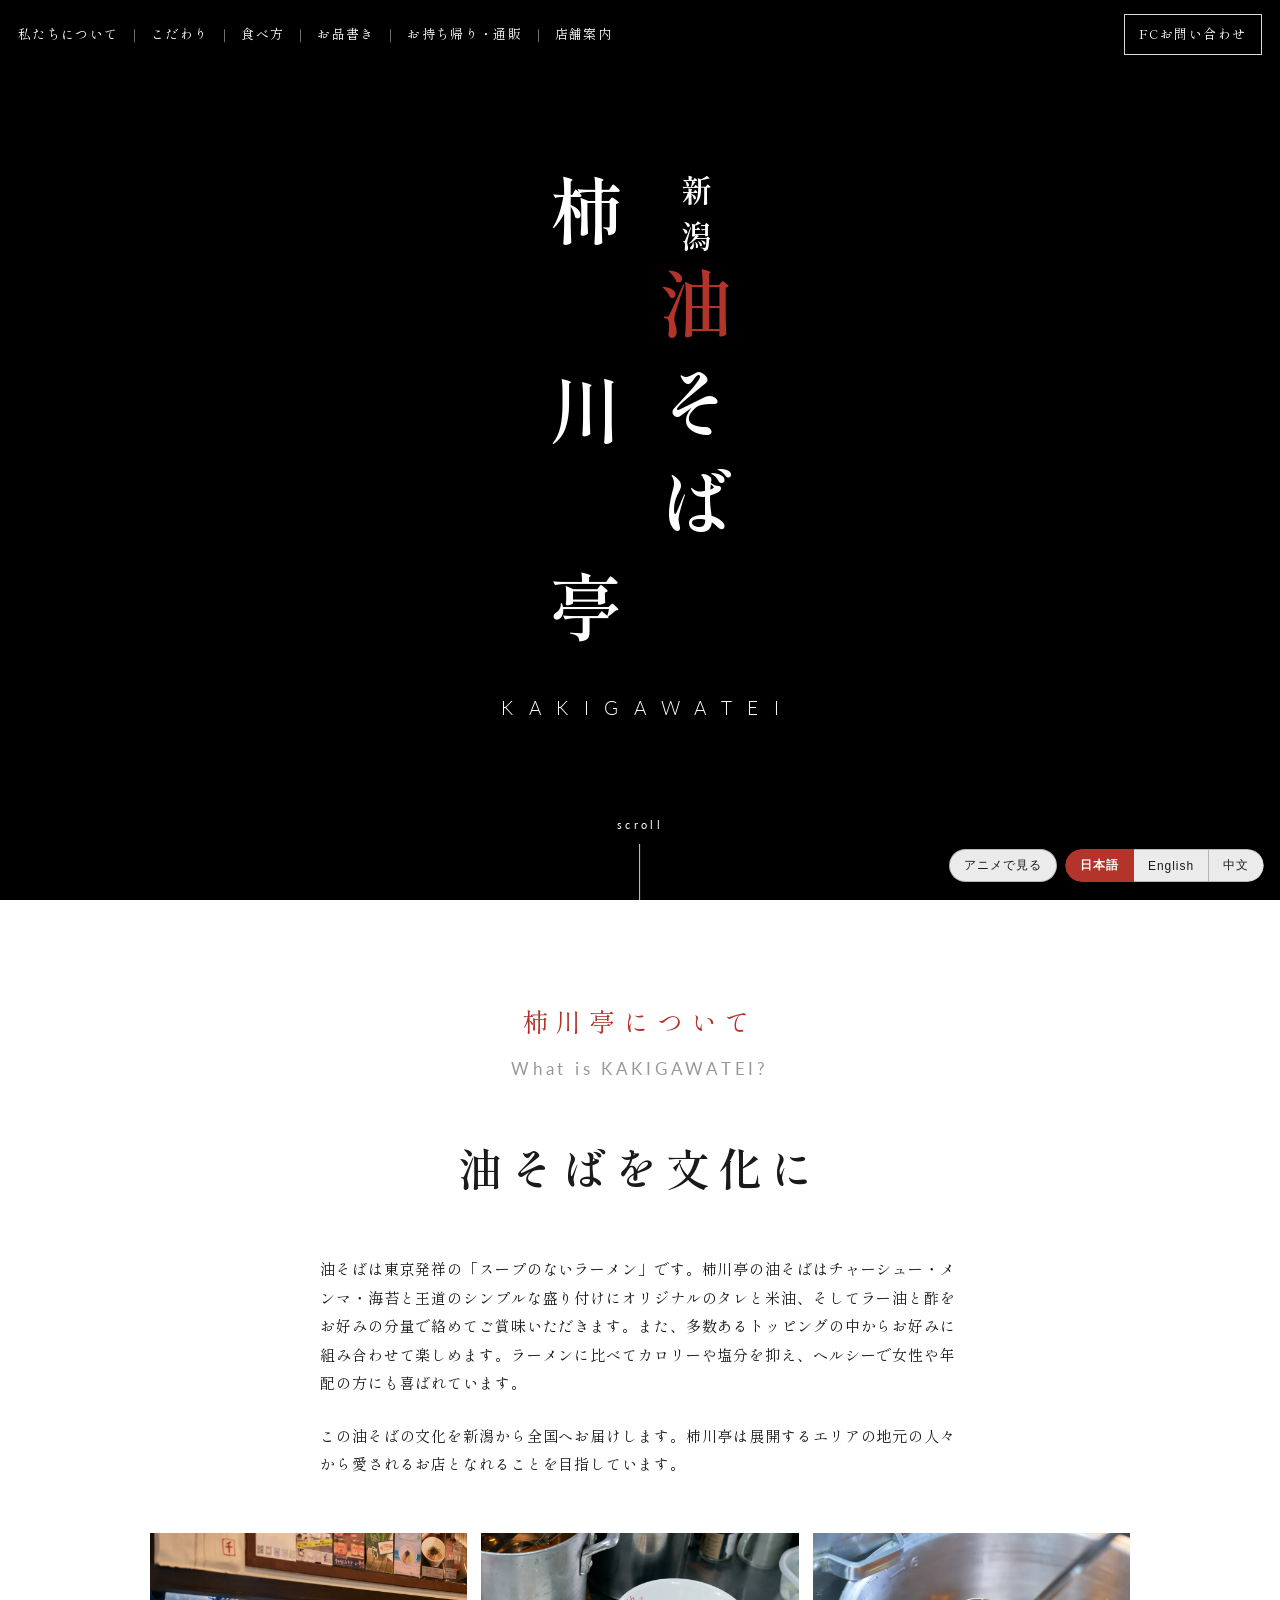
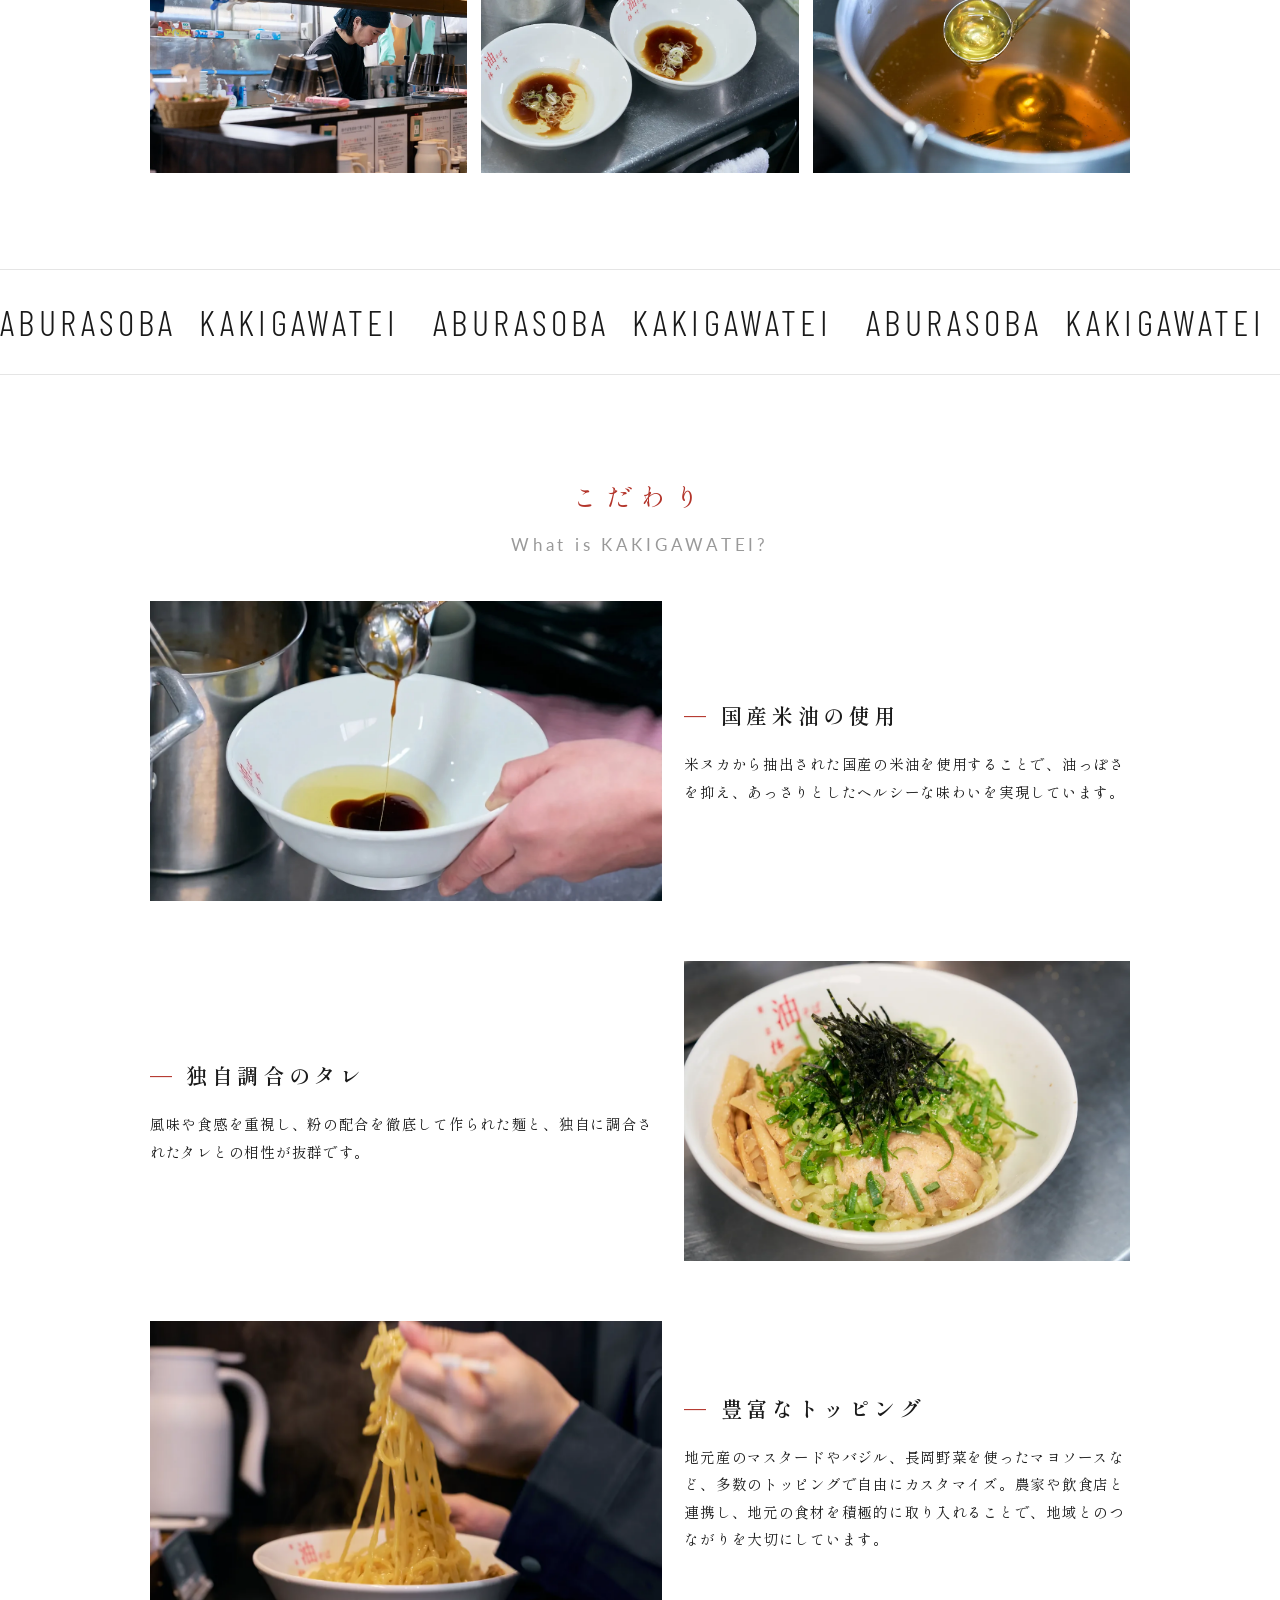
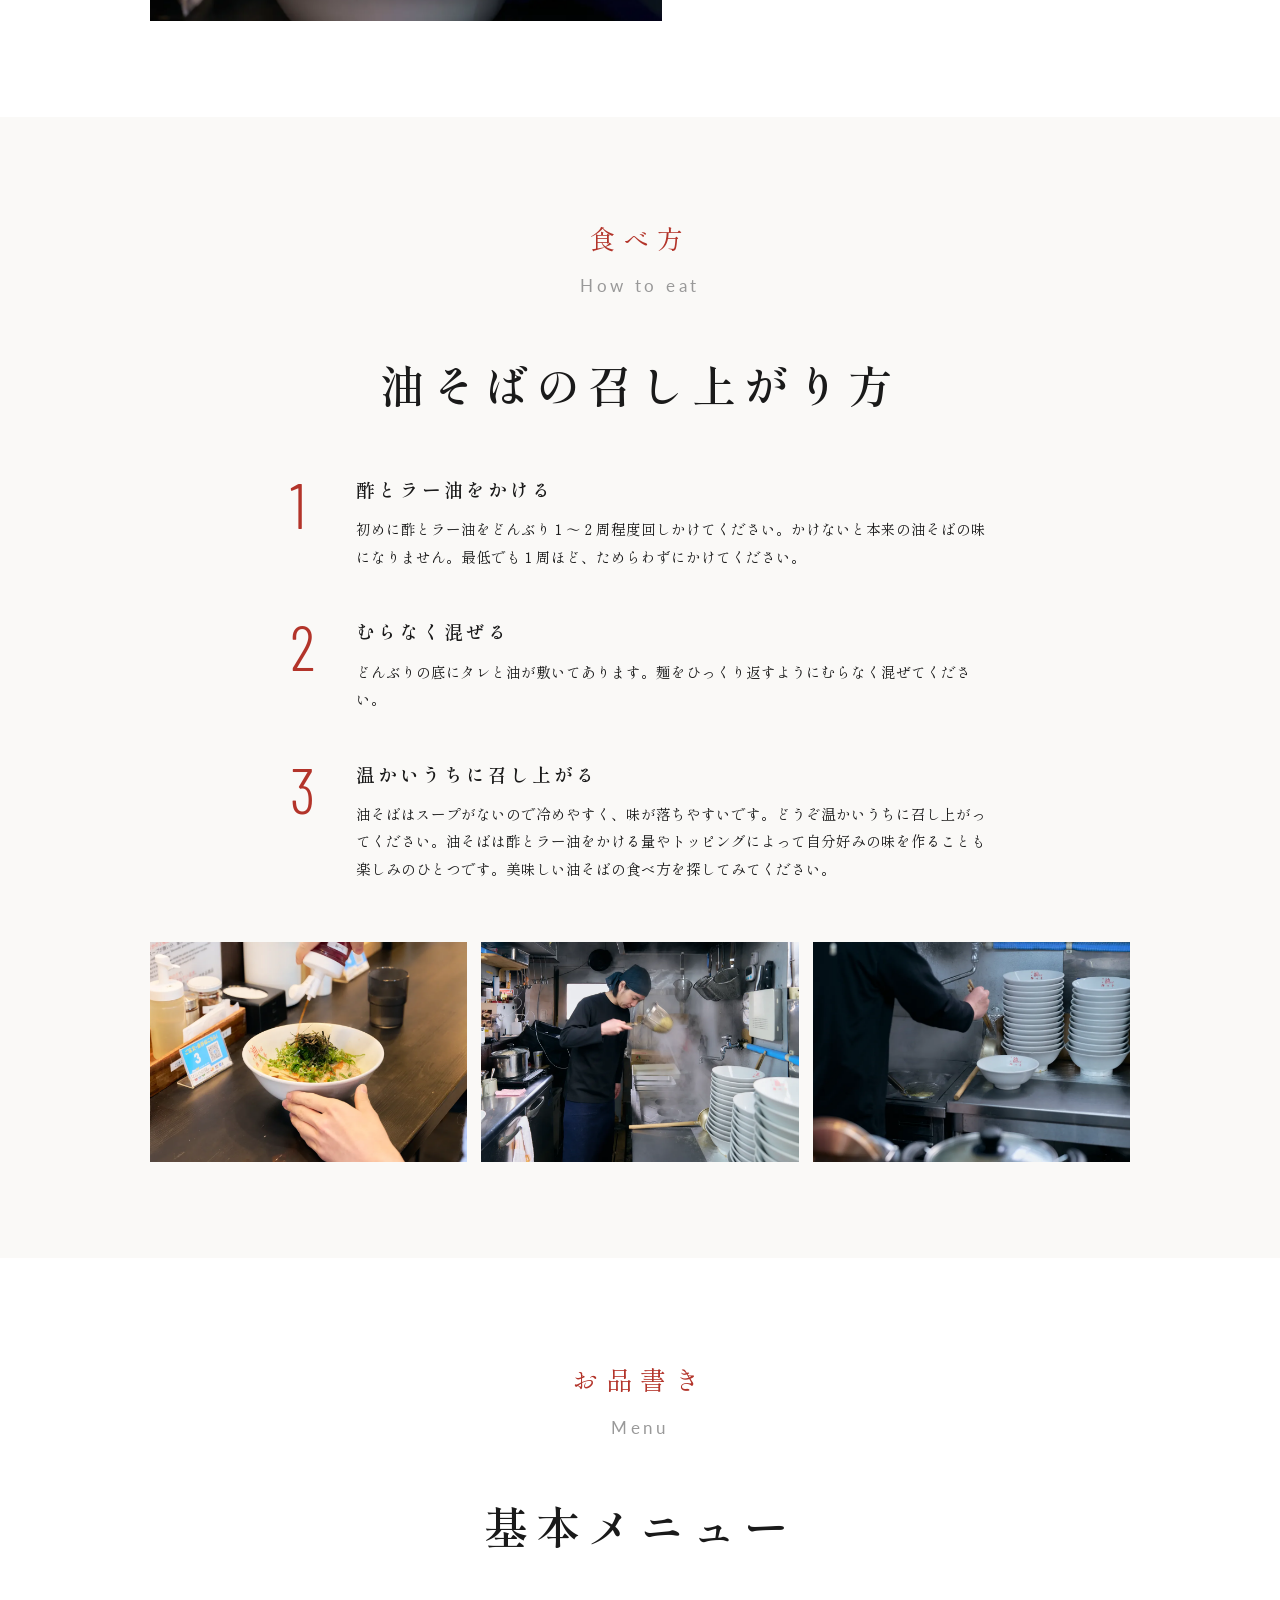
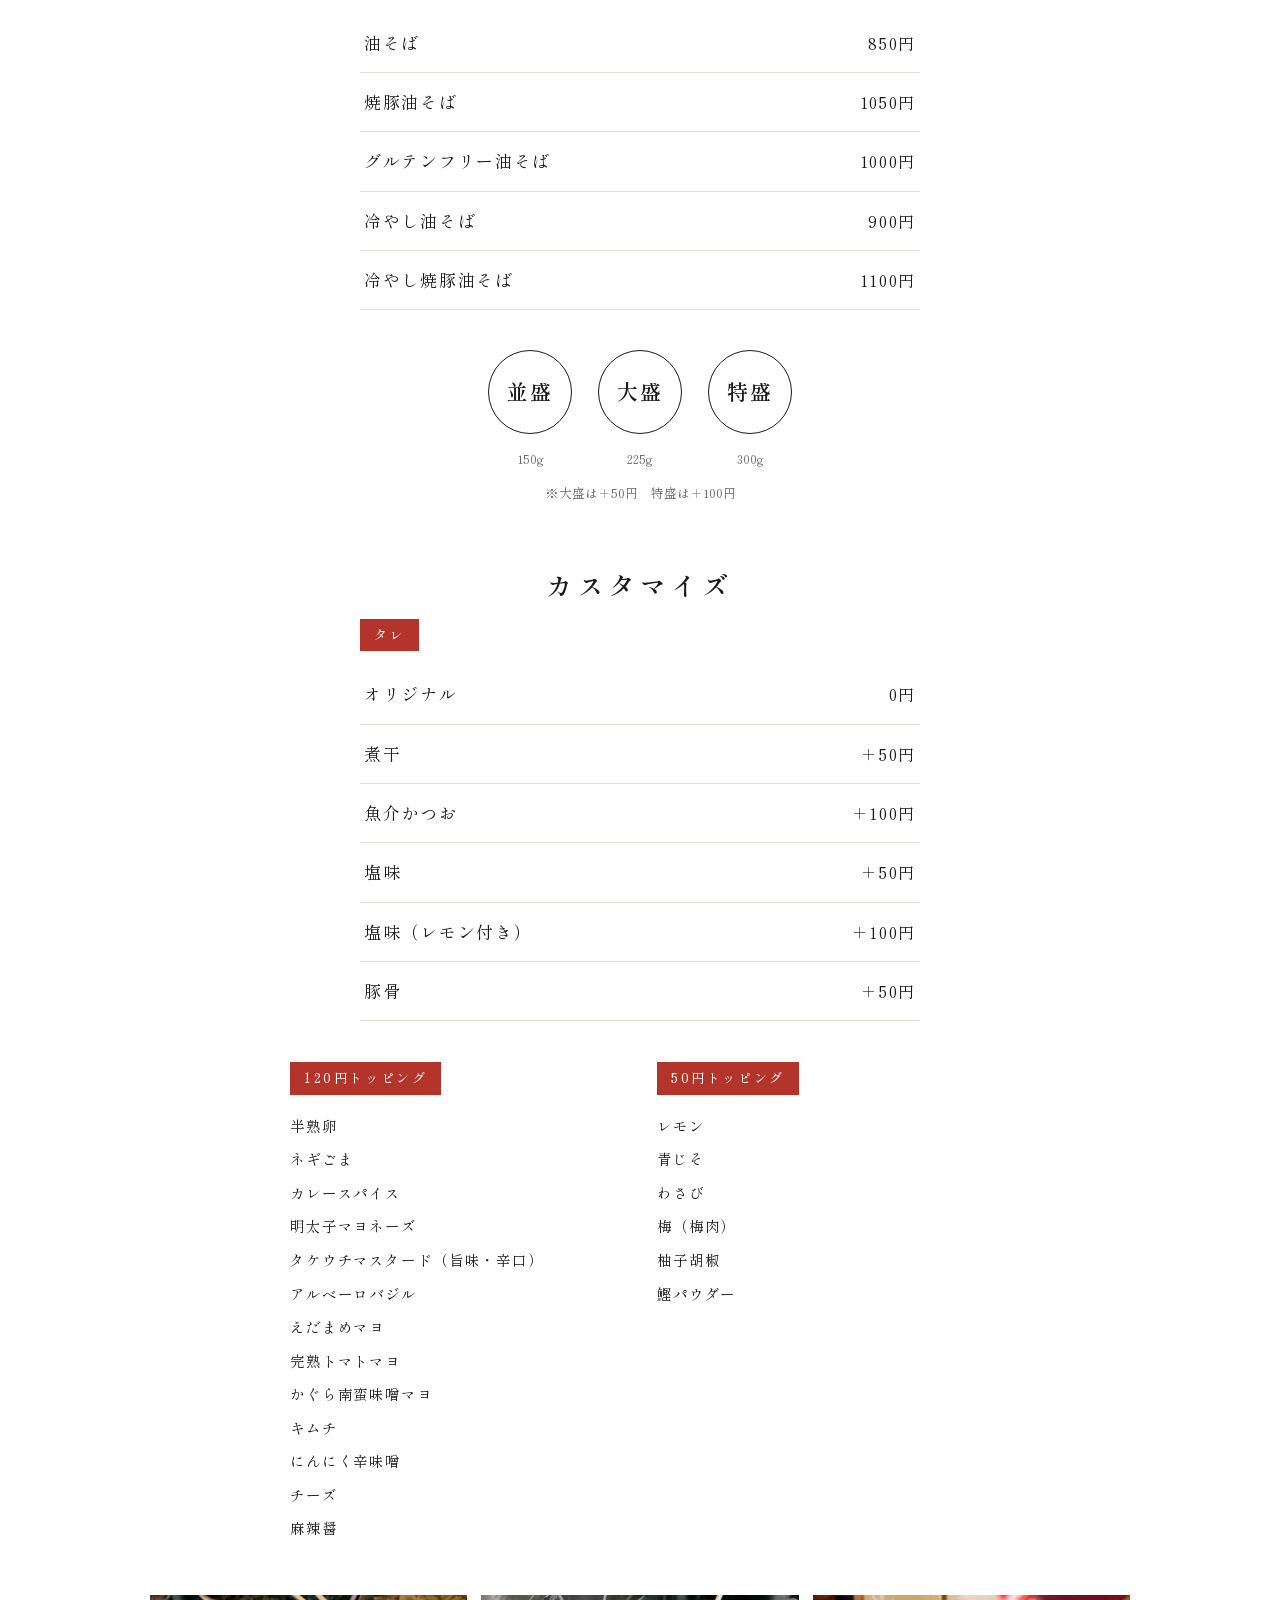
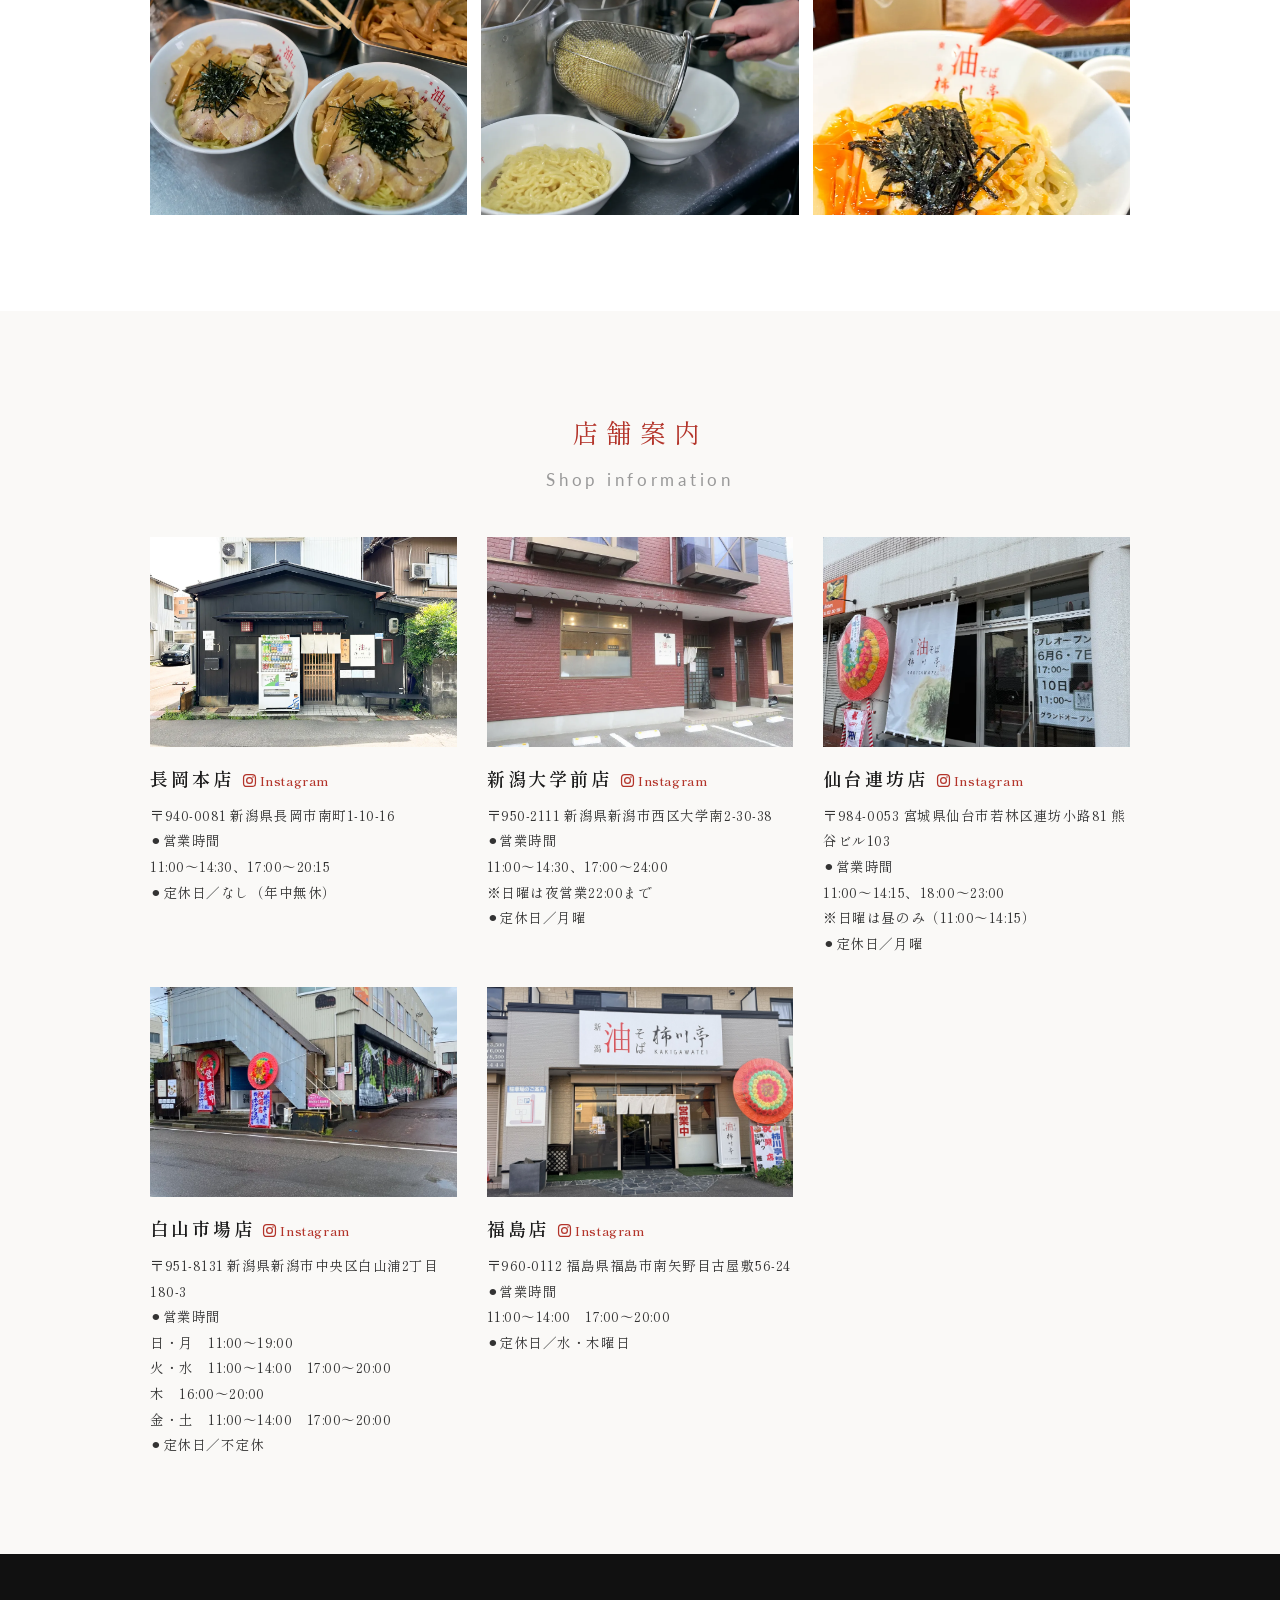
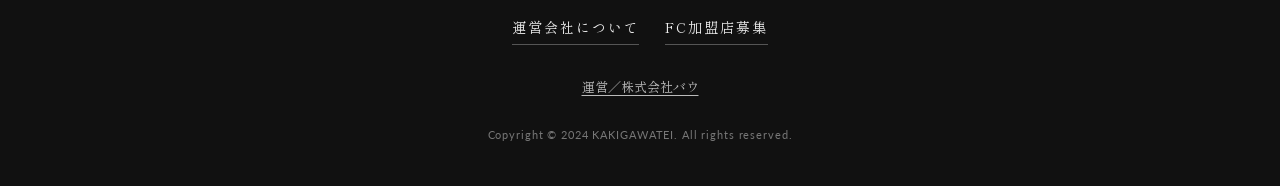
==== commit 604e4fb9: "運営会社の情報を修正し、株式会社バウのサイトへの導線を追加 - 設立年月日 令和6年3月25日 → 令和6年3月18日（履歴事項全部証明書のとおり。25日は誤り） - 電話番号（代表の携帯）を削除（m" ====
--- a/preview/index.html
+++ b/preview/index.html
@@ -168,9 +168,10 @@
   footer .flinks { display: flex; gap: 26px; justify-content: center; flex-wrap: wrap; margin-bottom: 30px; }
   footer .flinks a { color: #eee; text-decoration: none; font-size: 14px; letter-spacing: .14em; border-bottom: 1px solid #555; padding-bottom: 3px; }
   footer .un { font-size: 13px; color: #bbb; margin-bottom: 26px; }
+  footer .un a { color: inherit; text-decoration: underline; text-underline-offset: 3px; }
   footer .cp { font-size: 11px; color: #777; letter-spacing: .08em; font-family: "Lato", sans-serif; }
 </style>
-<link rel="stylesheet" href="../assets/mode.css?v=6">
+<link rel="stylesheet" href="../assets/mode.css?v=7">
 </head>
 <body>
 
@@ -366,11 +367,11 @@
     <a href="../company.html">運営会社について</a>
     <a href="../fc.html">FC加盟店募集</a>
   </div>
-  <p class="un">運営／株式会社バウ</p>
+  <p class="un"><a href="https://bau.kakigawatei.com/" target="_blank" rel="noopener">運営／株式会社バウ</a></p>
   <p class="cp">Copyright © 2024 KAKIGAWATEI. All rights reserved.</p>
 </footer>
 
-<script src="../assets/mode.js?v=6"></script>
+<script src="../assets/mode.js?v=7"></script>
 </body>
 </html>
 
